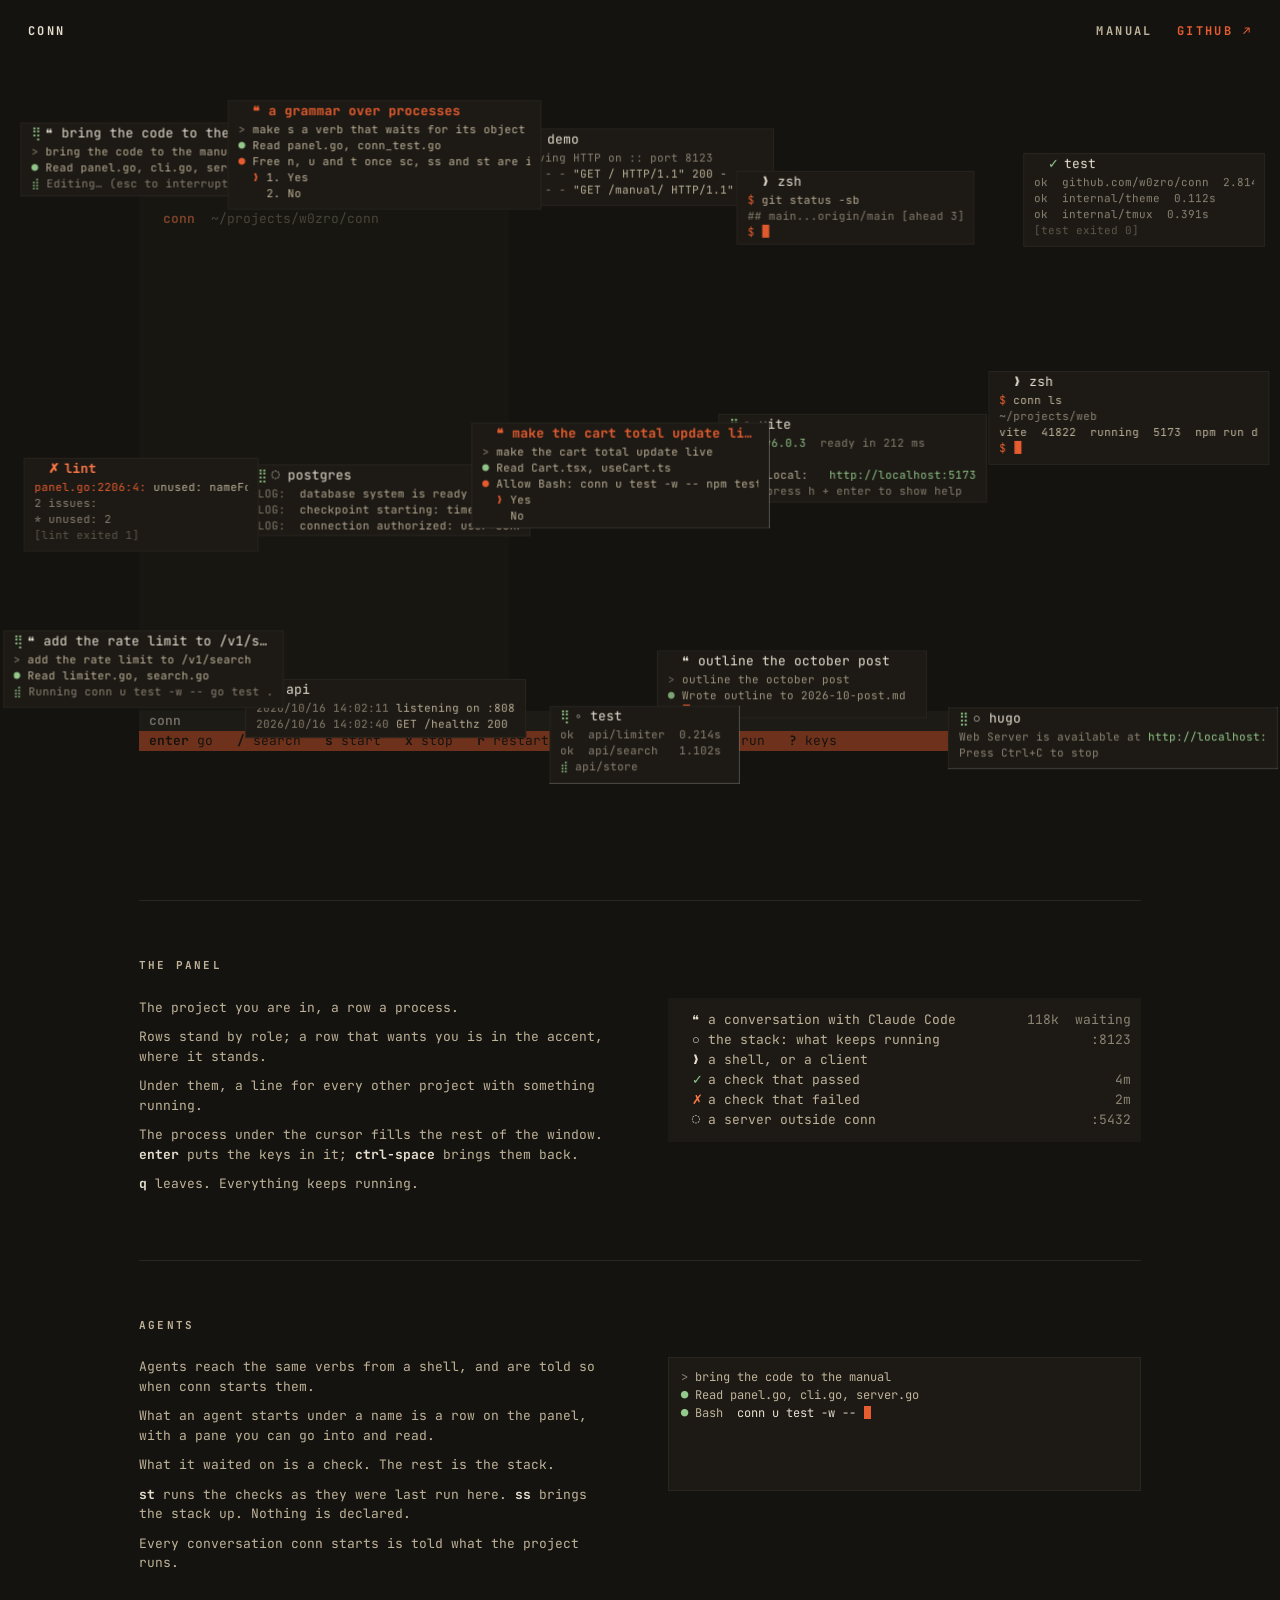
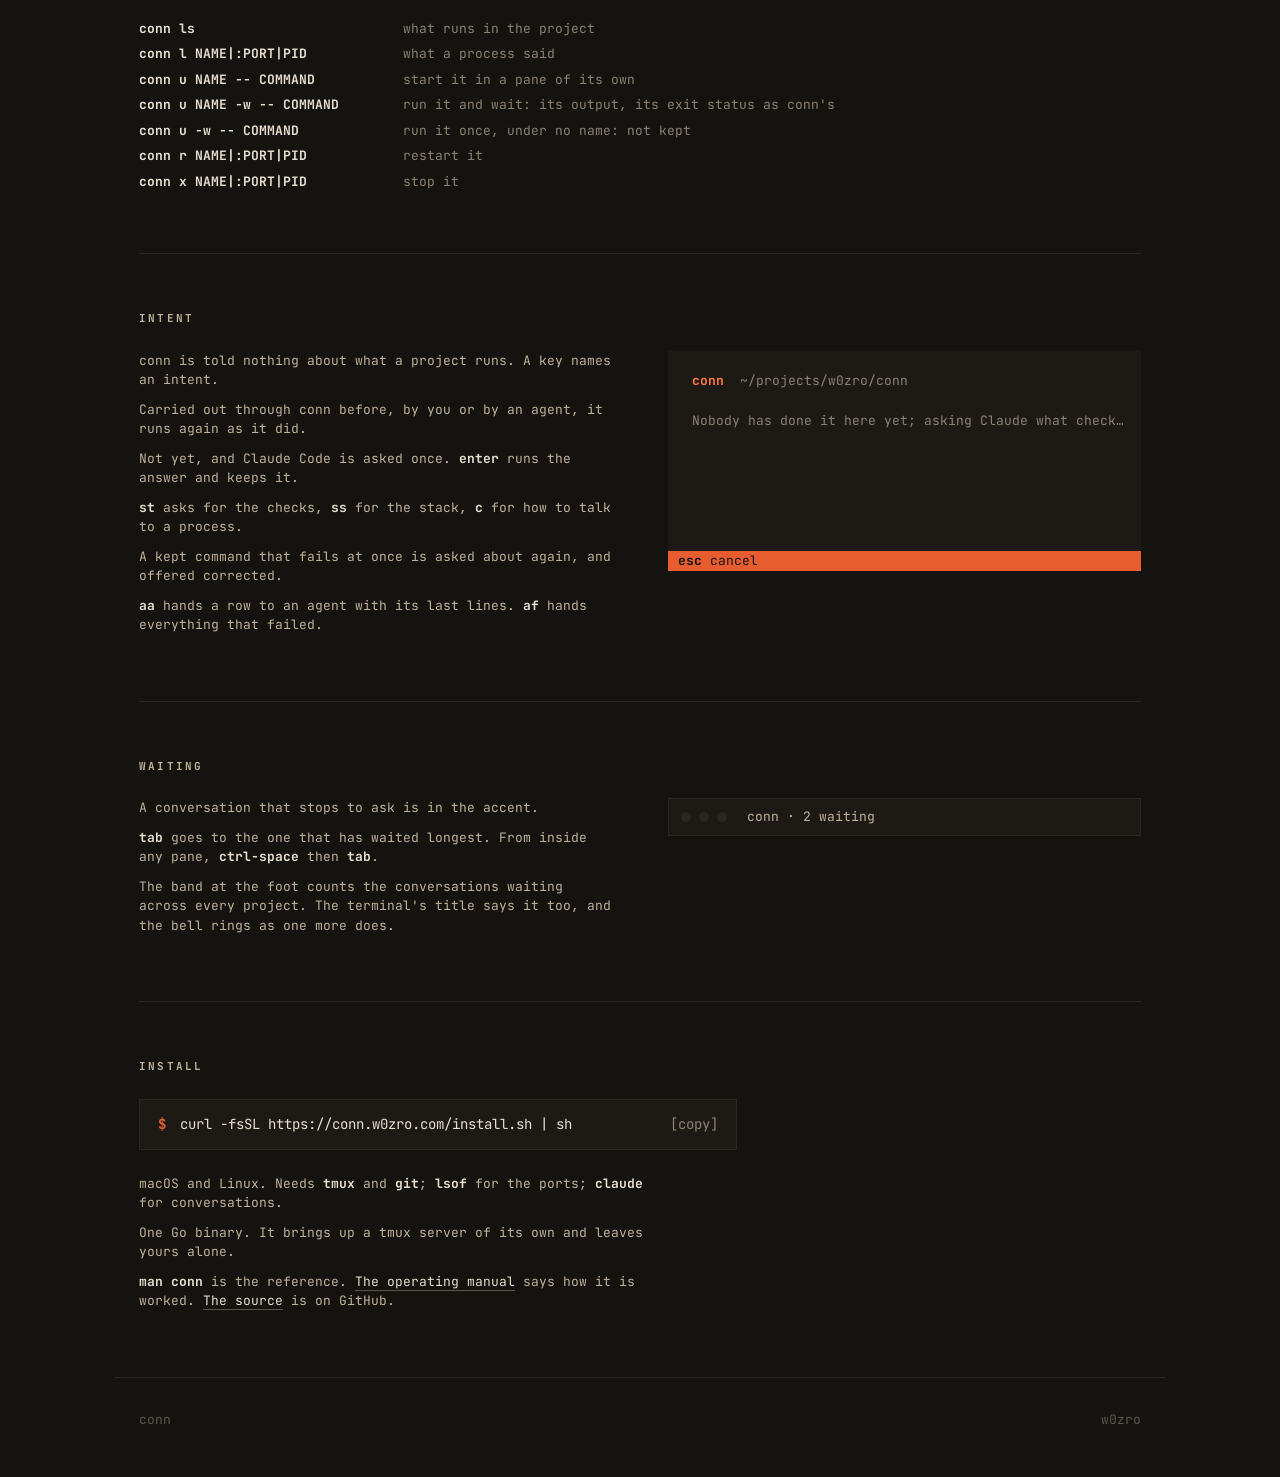
==== docs/index.html @ 2baa5e38 "The intent part is six short lines Five paragraphs said what the rest of the page says in a line eac" ====
<!doctype html>
<html lang="en">
<head>
<meta charset="utf-8">
<meta name="viewport" content="width=device-width, initial-scale=1, viewport-fit=cover">
<meta name="color-scheme" content="dark">
<meta name="theme-color" content="#15130F">
<title>conn — a grammar over the processes working your projects</title>
<meta name="description" content="conn puts the project you are in on one panel, a row a process, and gives you verbs over them: start, stop, restart, hand to an agent, each waiting for its object as in vim. Agents reach the same verbs from a shell. macOS and Linux, on tmux.">
<meta property="og:title" content="conn">
<meta property="og:description" content="A grammar over the processes working your projects. A row a process; verbs that wait for their object, as in vim; the same verbs for agents at the command line. macOS and Linux, on tmux.">
<meta property="og:url" content="https://conn.w0zro.com">
<meta property="og:type" content="website">
<meta property="og:site_name" content="conn">
<meta property="og:image" content="https://conn.w0zro.com/og-image.png">
<meta property="og:image:width" content="1200">
<meta property="og:image:height" content="630">
<meta property="og:image:alt" content="conn: the panel, a row a process, and the verbs over them.">
<meta name="twitter:card" content="summary_large_image">
<link rel="icon" href="/favicon.ico" sizes="32x32">
<link rel="icon" type="image/png" sizes="32x32" href="/favicon-32.png">
<link rel="icon" type="image/png" sizes="16x16" href="/favicon-16.png">
<link rel="apple-touch-icon" sizes="180x180" href="/favicon-180.png">
<link rel="preconnect" href="https://fonts.googleapis.com">
<link rel="preconnect" href="https://fonts.gstatic.com" crossorigin>
<link rel="stylesheet" href="https://fonts.googleapis.com/css2?family=JetBrains+Mono:wght@400;700&display=swap">
<link rel="stylesheet" href="site.css">
</head>
<body>

<nav class="nav" aria-label="site">
  <a class="mark" href="/">CONN</a>
  <span class="links"><a href="/manual/">MANUAL</a><a class="accent" href="https://github.com/w0zro/conn">GITHUB &#8599;</a></span>
</nav>

<!-- The field: the panes that gather into the panel once, as the page
     opens. site.js fills it and takes it away. -->
<div id="field" class="field" aria-hidden="true"></div>

<!-- The hero is conn's window: the panel at the left, alive, the
     grammar where the workspace would be, and at the foot the band
     and the key bar across both, as tmux draws them. The keys pressed
     on this page work the panel as they work conn. -->
<header class="hero">
  <div class="panel gathering" id="panel" aria-label="the panel">
    <div class="panelbg" id="panelbg"></div>
    <div class="phead"><span class="pname">conn</span><span class="ppath">~/projects/w0zro/conn</span></div>
    <div class="rows" id="rows"></div>
    <div class="plabel"><span>projects</span><span class="rule"></span></div>
    <div class="lines" id="lines"></div>
    <div class="say" id="say"></div>
  </div>

  <div class="grammar gathering" id="grammar">
    <p class="line"><span id="typed"></span><span class="cursor" id="cursor"></span></p>
    <table class="verbs" id="verbs" aria-label="the verbs and their objects">
      <thead>
        <tr><th></th><th data-verb="s"><b>s</b><span>start</span></th><th data-verb="x"><b>x</b><span>stop</span></th><th data-verb="r"><b>r</b><span>restart</span></th><th data-verb="a"><b>a</b><span>agent</span></th></tr>
      </thead>
      <tbody>
        <tr><th><b>·</b><span>the row</span></th><td></td><td data-key="xx">xx</td><td data-key="rr">rr</td><td data-key="aa">aa</td></tr>
        <tr><th><b>s</b><span>the stack</span></th><td data-key="ss">ss</td><td data-key="xs">xs</td><td data-key="rs">rs</td><td></td></tr>
        <tr><th><b>t</b><span>the checks</span></th><td data-key="st">st</td><td data-key="xt">xt</td><td data-key="rt">rt</td><td></td></tr>
        <tr><th><b>f</b><span>what failed</span></th><td></td><td></td><td data-key="rf">rf</td><td data-key="af">af</td></tr>
        <tr><th><b>c</b><span>a conversation</span></th><td data-key="sc">sc</td><td></td><td data-key="rc">rc</td><td></td></tr>
        <tr><th><b>p</b><span>the project</span></th><td></td><td data-key="xp">xp</td><td></td><td></td></tr>
      </tbody>
    </table>
    <ul class="atonce">
      <li><b data-key="tab">tab</b><span>who is waiting on you</span></li>
      <li><b>enter</b><span>go into it</span></li>
      <li><b>c</b><span>talk to it</span></li>
      <li><b>/</b><span>search what it said</span></li>
      <li><b>!</b><span>run a command, or a shell</span></li>
      <li><b data-key="j">j k</b><span>move</span></li>
    </ul>
    <p class="press">A verb waits for its object, as in vim. The keys work here.</p>
    <div class="cmd" role="group" aria-label="install command"><span class="prompt">$</span><code>curl -fsSL https://conn.w0zro.com/install.sh | sh</code><button class="copy" type="button" data-copy="curl -fsSL https://conn.w0zro.com/install.sh | sh">[copy]</button></div>
  </div>
  <div class="band" id="band"><span class="who">conn</span><span class="count" id="count"></span></div>
  <div class="bar" id="bar"></div>
</header>

<main>

<section class="part">
  <p class="kicker">THE PANEL</p>
  <div class="cols">
    <ul class="facts">
      <li>The project you are in, a row a process.</li>
      <li>Rows stand by role; a row that wants you is in the accent, where it stands.</li>
      <li>Under them, a line for every other project with something running.</li>
      <li>The process under the cursor fills the rest of the window. <b>enter</b> puts the keys in it; <b>ctrl-space</b> brings them back.</li>
      <li><b>q</b> leaves. Everything keeps running.</li>
    </ul>
    <ul class="legend">
      <li><span class="mark">❝</span><span>a conversation with Claude Code</span><span class="fig">118k  waiting</span></li>
      <li><span class="mark">○</span><span>the stack: what keeps running</span><span class="fig">:8123</span></li>
      <li><span class="mark">❯</span><span>a shell, or a client</span><span class="fig"></span></li>
      <li><span class="mark pass">✓</span><span>a check that passed</span><span class="fig">4m</span></li>
      <li><span class="mark fail">✗</span><span>a check that failed</span><span class="fig">2m</span></li>
      <li><span class="mark">◌</span><span>a server outside conn</span><span class="fig">:5432</span></li>
    </ul>
  </div>
</section>

<section class="part">
  <p class="kicker">AGENTS</p>
  <div class="cols">
    <ul class="facts">
      <li>Agents reach the same verbs from a shell, and are told so when conn starts them.</li>
      <li>What an agent starts under a name is a row on the panel, with a pane you can go into and read.</li>
      <li>What it waited on is a check. The rest is the stack.</li>
      <li><b>st</b> runs the checks as they were last run here. <b>ss</b> brings the stack up. Nothing is declared.</li>
      <li>Every conversation conn starts is told what the project runs.</li>
    </ul>
    <div class="shell" id="shell" aria-label="an agent's pane">
      <pre class="body"><span class="g">></span> bring the code to the manual
<span class="r">●</span> Read panel.go, cli.go, server.go
<span class="r">●</span> Bash  <span class="k" id="agentcmd"></span><span class="cursor" id="agentcur"></span>
<span class="g" id="agentout"></span></pre>
    </div>
  </div>
  <ul class="cli">
    <li><b>conn ls</b><span>what runs in the project</span></li>
    <li><b>conn l NAME|:PORT|PID</b><span>what a process said</span></li>
    <li><b>conn u NAME -- COMMAND</b><span>start it in a pane of its own</span></li>
    <li><b>conn u NAME -w -- COMMAND</b><span>run it and wait: its output, its exit status as conn's</span></li>
    <li><b>conn u -w -- COMMAND</b><span>run it once, under no name: not kept</span></li>
    <li><b>conn r NAME|:PORT|PID</b><span>restart it</span></li>
    <li><b>conn x NAME|:PORT|PID</b><span>stop it</span></li>
  </ul>
</section>

<section class="part">
  <p class="kicker">INTENT</p>
  <div class="cols">
    <ul class="facts">
      <li>conn is told nothing about what a project runs. A key names an intent.</li>
      <li>Carried out through conn before, by you or by an agent, it runs again as it did.</li>
      <li>Not yet, and Claude Code is asked once. <b>enter</b> runs the answer and keeps it.</li>
      <li><b>st</b> asks for the checks, <b>ss</b> for the stack, <b>c</b> for how to talk to a process.</li>
      <li>A kept command that fails at once is asked about again, and offered corrected.</li>
      <li><b>aa</b> hands a row to an agent with its last lines. <b>af</b> hands everything that failed.</li>
    </ul>
    <div class="offer" id="offer" aria-label="st pressed where no check has been run">
      <div class="phead"><span class="pname">conn</span><span class="ppath">~/projects/w0zro/conn</span></div>
      <div class="obody" id="obody"></div>
      <div class="bar" id="obar"></div>
    </div>
  </div>
</section>

<section class="part">
  <p class="kicker">WAITING</p>
  <div class="cols">
    <ul class="facts">
      <li>A conversation that stops to ask is in the accent.</li>
      <li><b>tab</b> goes to the one that has waited longest. From inside any pane, <b>ctrl-space</b> then <b>tab</b>.</li>
      <li>The band at the foot counts the conversations waiting across every project. The terminal's title says it too, and the bell rings as one more does.</li>
    </ul>
    <div class="title" aria-label="the terminal's title">
      <span class="dot"></span><span class="dot"></span><span class="dot"></span>
      <span class="name">conn · 2 waiting</span>
    </div>
  </div>
</section>

<section class="part install">
  <p class="kicker">INSTALL</p>
  <div class="cmd" role="group" aria-label="install command"><span class="prompt">$</span><code>curl -fsSL https://conn.w0zro.com/install.sh | sh</code><button class="copy" type="button" data-copy="curl -fsSL https://conn.w0zro.com/install.sh | sh">[copy]</button></div>
  <ul class="facts">
    <li>macOS and Linux. Needs <b>tmux</b> and <b>git</b>; <b>lsof</b> for the ports; <b>claude</b> for conversations.</li>
    <li>One Go binary. It brings up a tmux server of its own and leaves yours alone.</li>
    <li><b>man conn</b> is the reference. <a href="/manual/">The operating manual</a> says how it is worked. <a href="https://github.com/w0zro/conn">The source</a> is on GitHub.</li>
  </ul>
</section>

</main>

<footer class="end"><span>conn</span><span>w0zro</span></footer>

<script src="site.js"></script>
</body>
</html>
---- docs/site.css ----
/* conn.w0zro.com: the grammar, beside the panel. The panel is drawn as
   conn draws it, with conn's marks and inks (the conn theme's dark
   ground, from internal/theme/sheets/conn.json), and answers the keys
   as conn does. Beside it the verbs against their objects; under both,
   the facts a line each. The panes gather into the panel once, as the
   page opens. */

:root {
  --ground: #15130F;
  --surface: #1D1A15;
  --border: #2A2620;
  --ink: #E6DFD0;
  --parchment: #BFB39A;
  --gray: #8B8272;
  --faint: #5C564A;
  --accent: #E85D2F;
  --shimmer: #FF7847;
  --running: #93C98B;
  --chosen: #2A2620;
  --block: #E85D2F;
  --on-block: #15130F;
  --mono: 'JetBrains Mono', ui-monospace, 'SF Mono', Menlo, Consolas, monospace;
  --row: 20px;
  --panel-w: 370px;
}

html { background: var(--ground); -webkit-text-size-adjust: 100%; text-size-adjust: 100%; }
body {
  margin: 0;
  background: var(--ground);
  color: var(--ink);
  font: 400 13px/1.5 var(--mono);
  font-variant-ligatures: none;
  font-feature-settings: 'liga' 0, 'calt' 0;
  -webkit-font-smoothing: antialiased;
}
a { color: inherit; text-decoration: none; }
pre { margin: 0; font: inherit; white-space: pre; }
ul { list-style: none; margin: 0; padding: 0; }
b { font-weight: 700; }
::selection { background: var(--border); color: var(--ink); }
@keyframes blink { 50% { opacity: 0; } }
.cursor { display: inline-block; width: 0.55em; height: 1em; background: var(--accent); vertical-align: -0.12em; margin-left: 0.08em; animation: blink 1s steps(1) infinite; }
.cursor.off { visibility: hidden; }

/* The head. */
.nav {
  position: fixed; left: 0; right: 0; top: 0; z-index: 5;
  display: flex; justify-content: space-between; align-items: baseline;
  padding: 22px 28px;
  font-size: 12px; font-weight: 700; letter-spacing: 0.2em;
  color: var(--parchment);
  background: linear-gradient(var(--ground) 60%, transparent);
}
.nav .mark { color: var(--ink); }
.nav .links { display: flex; gap: 24px; }
.nav .links a:hover { color: var(--ink); }
.nav .links .accent { color: var(--accent); }

/* The hero is conn's window: the panel pane at the left, the grammar
   where the workspace is, and under both the two lines of tmux's
   status: the band, and the key bar. */
.hero {
  min-height: 100vh; min-height: 100dvh;
  box-sizing: border-box;
  display: grid; grid-template-columns: var(--panel-w) minmax(0, 560px);
  grid-template-rows: auto var(--row) var(--row);
  column-gap: 72px; row-gap: 0; justify-content: center; align-content: center;
  padding: 88px 24px 48px;
}
.hero .grammar { align-self: center; padding-bottom: var(--row); }
.band, .bar {
  grid-column: 1 / -1;
  height: var(--row); line-height: var(--row);
  white-space: nowrap; overflow: hidden;
}
.band { background: var(--border); color: var(--gray); display: flex; justify-content: space-between; padding: 0 10px; }
.band .who { color: var(--ink); font-weight: 700; }
.band .count { color: var(--accent); font-weight: 700; }
.bar { background: var(--block); color: var(--on-block); padding: 0 10px; }
.bar b { font-weight: 700; }
.bar i { font-style: normal; margin-right: 3ch; }
.bar i:last-child { margin-right: 0; }

/* The panel: the open project's head, a row a process, the projects
   label with its rule and a line a project, and at its foot a saying
   of conn's own, under a row of air. A row is laid as conn lays one:
   the cursor's bar, the margin where the spinner turns, the mark, the
   name, the figure at the right. */
.panel {
  position: relative; isolation: isolate;
  width: var(--panel-w); box-sizing: border-box;
  padding: var(--row) 0 0;
  display: flex; flex-direction: column;
}
.panel .say { margin-top: auto; padding: var(--row) 10px 0 24px; min-height: calc(2 * var(--row)); line-height: var(--row); color: var(--ink); white-space: normal; }
.panelbg { position: absolute; inset: 0; background: var(--surface); z-index: -1; }
/* While the panes gather, the panel and the grammar are there only as
   site.js brings each piece in. */
.panel.gathering .panelbg, .panel.gathering .phead, .panel.gathering .plabel, .hero.gathering .band, .hero.gathering .bar,
.panel.gathering .row, .panel.gathering .pline, .grammar.gathering { opacity: 0; }
.phead, .row, .plabel, .pline {
  height: var(--row); line-height: var(--row);
  display: flex; align-items: center; white-space: nowrap;
  padding-right: 10px;
}
.phead { padding-left: 24px; margin-bottom: var(--row); }
.phead .pname { color: var(--shimmer); font-weight: 700; margin-right: 16px; }
.phead .ppath { color: var(--gray); overflow: hidden; text-overflow: ellipsis; }
.rows { min-height: var(--row); }
.rows .air { height: var(--row); }
.row .cur { width: 10px; flex: none; color: var(--accent); font-weight: 700; visibility: hidden; }
.row.at { background: var(--chosen); }
.row.at .cur { visibility: visible; }
.row .spin { width: 14px; flex: none; color: var(--running); }
.row .mark { width: 16px; flex: none; color: var(--ink); }
.row .name { flex: 1; color: var(--ink); overflow: hidden; text-overflow: ellipsis; }
.row .fig { flex: none; color: var(--gray); margin-left: 12px; }
.row.waiting .mark, .row.waiting .name, .row.waiting .fig { color: var(--accent); font-weight: 700; }
.row.failed .mark, .row.failed .name, .row.failed .fig { color: var(--shimmer); font-weight: 700; }
.row.passed .mark { color: var(--running); }
.row.rest .name { color: var(--gray); }
.row.rest .fig { color: var(--faint); }
.row { transition: opacity .3s; }
.plabel { padding-left: 24px; margin-top: var(--row); color: var(--gray); }
.plabel span:first-child { margin-right: 8px; }
.plabel .rule { flex: 1; border-top: 1px solid var(--border); }
.pline { padding-left: 10px; }
.pline .spin { width: 14px; flex: none; color: var(--running); }
.pline .pname { flex: 1; color: var(--parchment); font-weight: 700; }
.pline .fig { flex: none; color: var(--gray); margin-left: 12px; }
.pline.waiting .pname { color: var(--accent); }

/* The field: the panes that gather into the panel, over everything,
   once. A pane is a terminal with a process in it, nothing around it
   but its edge; its body folds away as it becomes a row. */
.field { position: fixed; inset: 0; z-index: 4; pointer-events: none; }
.win {
  position: absolute; left: 0; top: 0;
  box-sizing: border-box;
  background: var(--surface);
  border: 1px solid var(--border);
  overflow: hidden;
  will-change: transform, width, height, opacity;
  transition: background-color .4s, border-color .4s;
}
.win .head {
  position: absolute; left: 0; right: 0; top: 0;
  height: var(--row); line-height: var(--row);
  display: flex; align-items: center; padding-right: 10px; white-space: nowrap;
}
.win .head .cur { width: 10px; flex: none; }
.win .head .spin { width: 14px; flex: none; color: var(--running); }
.win .head .mark { width: 16px; flex: none; color: var(--ink); }
.win .head .name { flex: 1; color: var(--ink); overflow: hidden; text-overflow: ellipsis; }
.win.waiting .head .mark, .win.waiting .head .name { color: var(--accent); font-weight: 700; }
.win.failed .head .mark, .win.failed .head .name { color: var(--shimmer); font-weight: 700; }
.win.passed .head .mark { color: var(--running); }
.win .body {
  position: absolute; left: 10px; right: 10px; top: var(--row);
  font-size: 11px; line-height: 16px; color: var(--parchment); overflow: hidden;
}
.body .g { color: var(--gray); }
.body .a { color: var(--accent); }
.body .r { color: var(--running); }
.body .f { color: var(--faint); }
.body .k { color: var(--ink); }
.body .cursor { width: 7px; height: 13px; vertical-align: -2px; }
.win.row { border-color: transparent; background: transparent; }

/* The grammar: the line, the verbs against their objects, the keys
   that act at once, and the install. */
.grammar .line {
  margin: 0 0 28px;
  font-size: clamp(30px, 3.4vw, 44px); line-height: 1.1; font-weight: 700; letter-spacing: -0.03em;
  min-height: 1.1em;
}
.verbs { border-collapse: collapse; width: 100%; max-width: 460px; }
.verbs th, .verbs td { padding: 0 8px; height: 30px; text-align: left; font-weight: 400; white-space: nowrap; }
.verbs thead th { vertical-align: bottom; padding-bottom: 6px; border-bottom: 1px solid var(--border); }
.verbs thead th b { color: var(--ink); display: block; }
.verbs thead th span { color: var(--gray); font-size: 11px; }
.verbs tbody th { padding-left: 0; }
.verbs tbody th b { color: var(--ink); display: inline-block; width: 2ch; }
.verbs tbody th span { color: var(--gray); }
.verbs td { color: var(--ink); font-weight: 700; cursor: pointer; }
.verbs td:empty { cursor: default; }
.verbs td:empty::before { content: '·'; color: var(--faint); font-weight: 400; }
.verbs td:hover, .verbs td.lit { background: var(--chosen); }
.verbs td.lit { color: var(--accent); }
.verbs th.pending b { color: var(--accent); }
.verbs td.pending { color: var(--accent); }
.atonce { display: grid; grid-template-columns: 1fr 1fr; gap: 2px 24px; margin: 22px 0 0; color: var(--gray); }
.atonce b { display: inline-block; min-width: 6ch; color: var(--ink); }
.atonce b[data-key] { cursor: pointer; }
.press { margin: 22px 0 24px; color: var(--parchment); }

.cmd {
  display: flex; align-items: baseline; gap: 14px;
  background: var(--surface); border: 1px solid var(--border);
  padding: 14px 18px; font-size: 14px; color: var(--ink); overflow-x: auto;
}
.cmd .prompt { color: var(--accent); font-weight: 700; }
.cmd code { flex: 1; font: inherit; white-space: nowrap; }
.copy { font: inherit; color: var(--gray); background: none; border: 0; padding: 0; cursor: pointer; white-space: nowrap; }
.copy:hover { color: var(--ink); }
.copy.done { color: var(--accent); }

/* The parts under the hero: a kicker, and the facts a line each. */
main { max-width: 1002px; margin: 0 auto; padding: 0 24px; }
.part { padding: 56px 0; border-top: 1px solid var(--border); }
.kicker { margin: 0 0 24px; font-size: 11px; font-weight: 700; letter-spacing: 0.2em; color: var(--parchment); }
.cols { display: grid; grid-template-columns: minmax(0, 1fr) minmax(0, 1fr); gap: 40px 56px; align-items: start; }
.facts { color: var(--parchment); max-width: 520px; }
.facts li { margin: 0 0 10px; }
.facts b, .facts a { color: var(--ink); }
.facts a { border-bottom: 1px solid var(--faint); }
.facts a:hover { border-color: var(--ink); }

.legend { background: var(--surface); padding: 12px 0; overflow: hidden; }
.legend li { display: flex; align-items: center; height: var(--row); padding: 0 10px 0 24px; white-space: nowrap; }
.legend .mark { width: 16px; flex: none; color: var(--ink); }
.legend .mark.pass { color: var(--running); }
.legend .mark.fail { color: var(--shimmer); }
.legend li span:nth-child(2) { flex: 1; color: var(--parchment); overflow: hidden; text-overflow: ellipsis; }
.legend .fig { flex: none; color: var(--gray); margin-left: 12px; white-space: pre; }

.offer { background: var(--surface); padding: var(--row) 0 0; min-height: calc(10 * var(--row)); display: flex; flex-direction: column; }
.offer .obody { flex: 1; }
.offer .obody .l { height: var(--row); line-height: var(--row); padding: 0 10px 0 24px; white-space: nowrap; overflow: hidden; text-overflow: ellipsis; color: var(--gray); }
.offer .obody .l.ask { color: var(--parchment); font-weight: 700; }
.offer .obody .l.offered b { color: var(--ink); display: inline-block; min-width: 6ch; }
.offer .bar { margin-top: var(--row); }
.shell { background: var(--surface); border: 1px solid var(--border); padding: 10px 12px; min-height: 112px; }
.shell .body { font-size: 12px; line-height: 18px; color: var(--parchment); white-space: pre-wrap; }
.shell .cursor { width: 7px; height: 13px; vertical-align: -2px; }
.cli { margin-top: 36px; }
.cli li { display: grid; grid-template-columns: 30ch 1fr; gap: 24px; margin: 0 0 6px; color: var(--gray); }
.cli b { color: var(--ink); white-space: nowrap; }

.title {
  display: inline-flex; align-items: center; gap: 8px;
  background: var(--surface); border: 1px solid var(--border);
  padding: 8px 16px 8px 12px; color: var(--parchment);
}
.title .dot { width: 10px; height: 10px; border-radius: 50%; background: var(--border); }
.title .name { margin-left: 12px; }

.install .cmd { max-width: 560px; margin-bottom: 24px; }
.end { max-width: 1002px; margin: 0 auto; padding: 32px 24px 48px; display: flex; justify-content: space-between; color: var(--faint); border-top: 1px solid var(--border); }

@media (max-width: 920px) {
  .hero { grid-template-columns: minmax(0, var(--panel-w)); grid-template-rows: auto auto var(--row) auto; column-gap: 0; padding-top: 80px; }
  .hero .grammar { margin-top: 40px; }
  .bar { height: auto; white-space: normal; display: flex; flex-wrap: wrap; column-gap: 3ch; }
  .bar i { margin-right: 0; white-space: nowrap; }
  .grammar { max-width: var(--panel-w); }
  .cols { grid-template-columns: minmax(0, 1fr); }
  .cli li { grid-template-columns: 1fr; gap: 0; margin-bottom: 12px; }
}
@media (max-width: 420px) {
  :root { --panel-w: calc(100vw - 32px); --row: 18px; }
  .nav { padding: 16px 18px; }
  .hero { padding: 72px 16px 40px; }
  main, .end { padding-left: 16px; padding-right: 16px; }
  .grammar .line { font-size: 28px; margin-bottom: 18px; }
  .verbs th, .verbs td { padding: 0 5px; }
  .atonce { grid-template-columns: 1fr; }
  .cmd { flex-wrap: wrap; padding: 10px 12px; font-size: 12px; }
  .cmd code { white-space: normal; word-break: break-all; }
}
@media (prefers-reduced-motion: reduce) {
  .cursor { animation: none; }
  .row, .pline, .panel, .grammar { transition: none; }
}
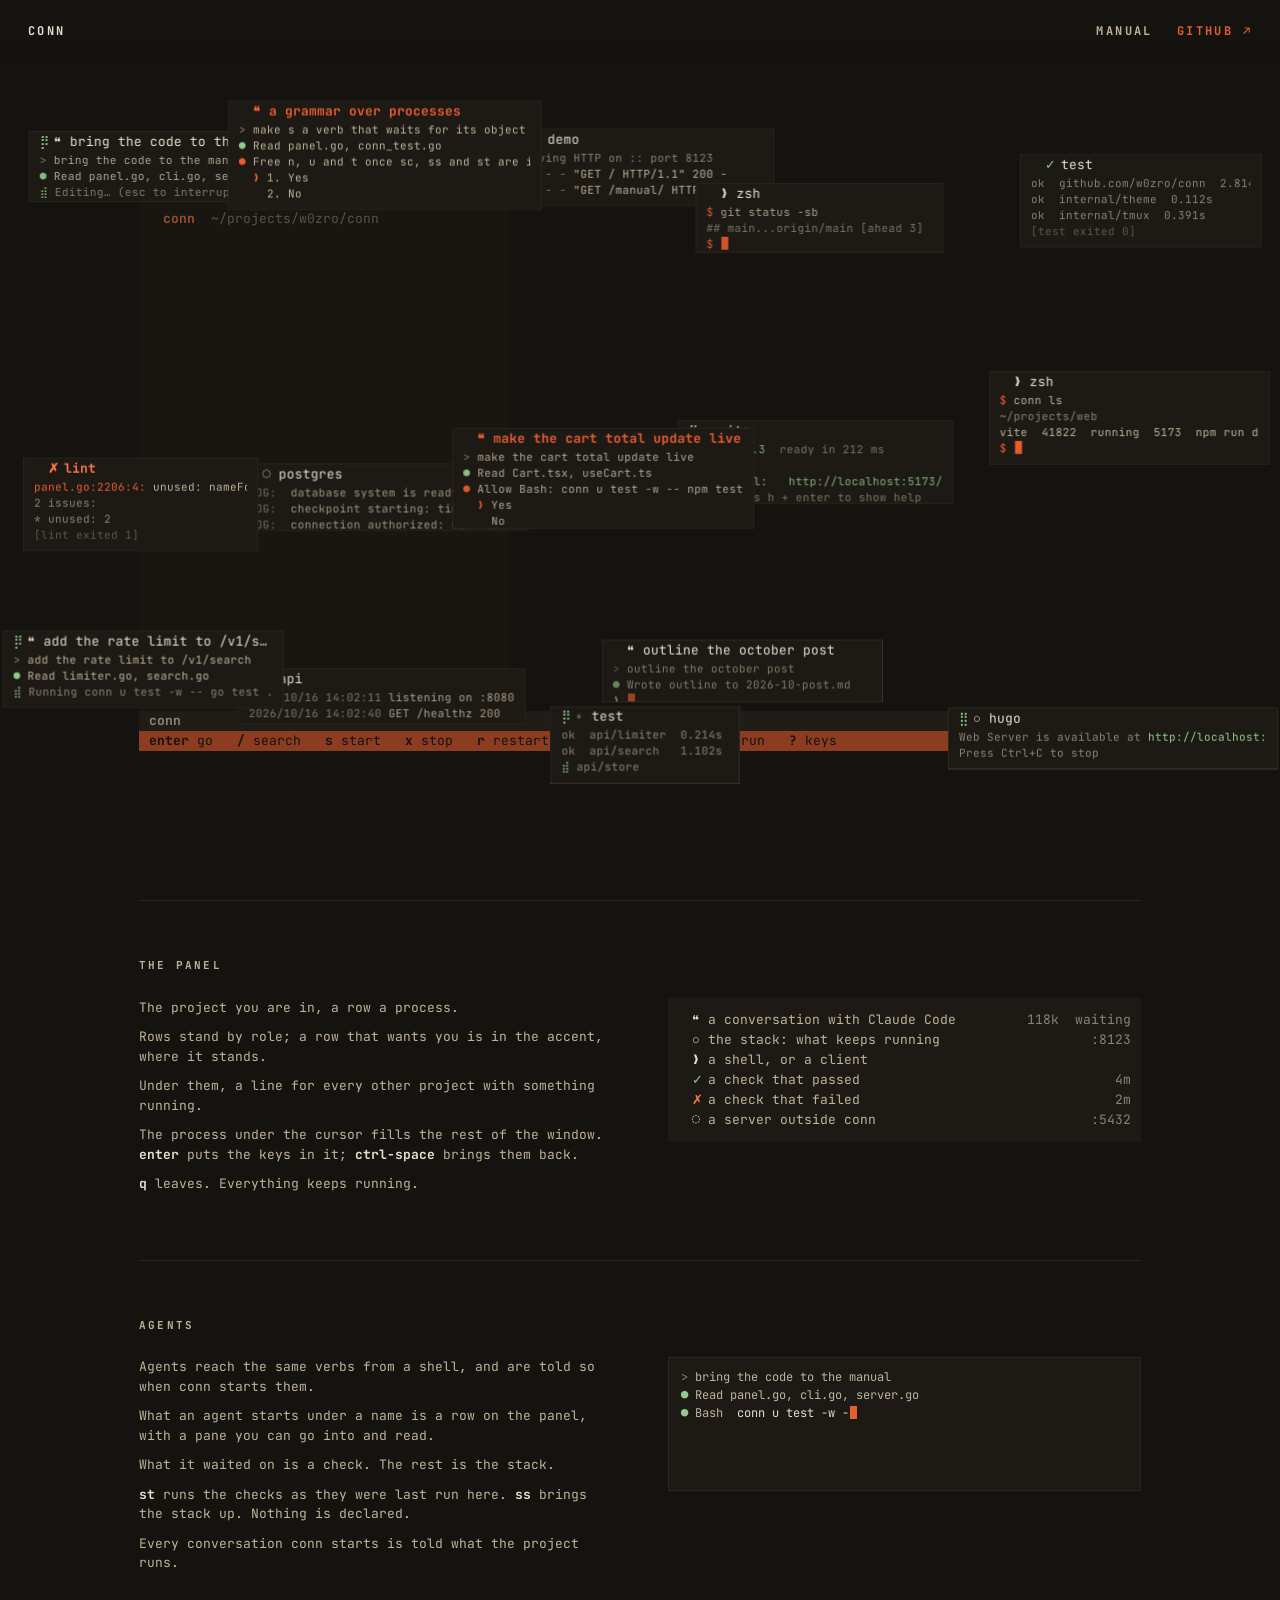
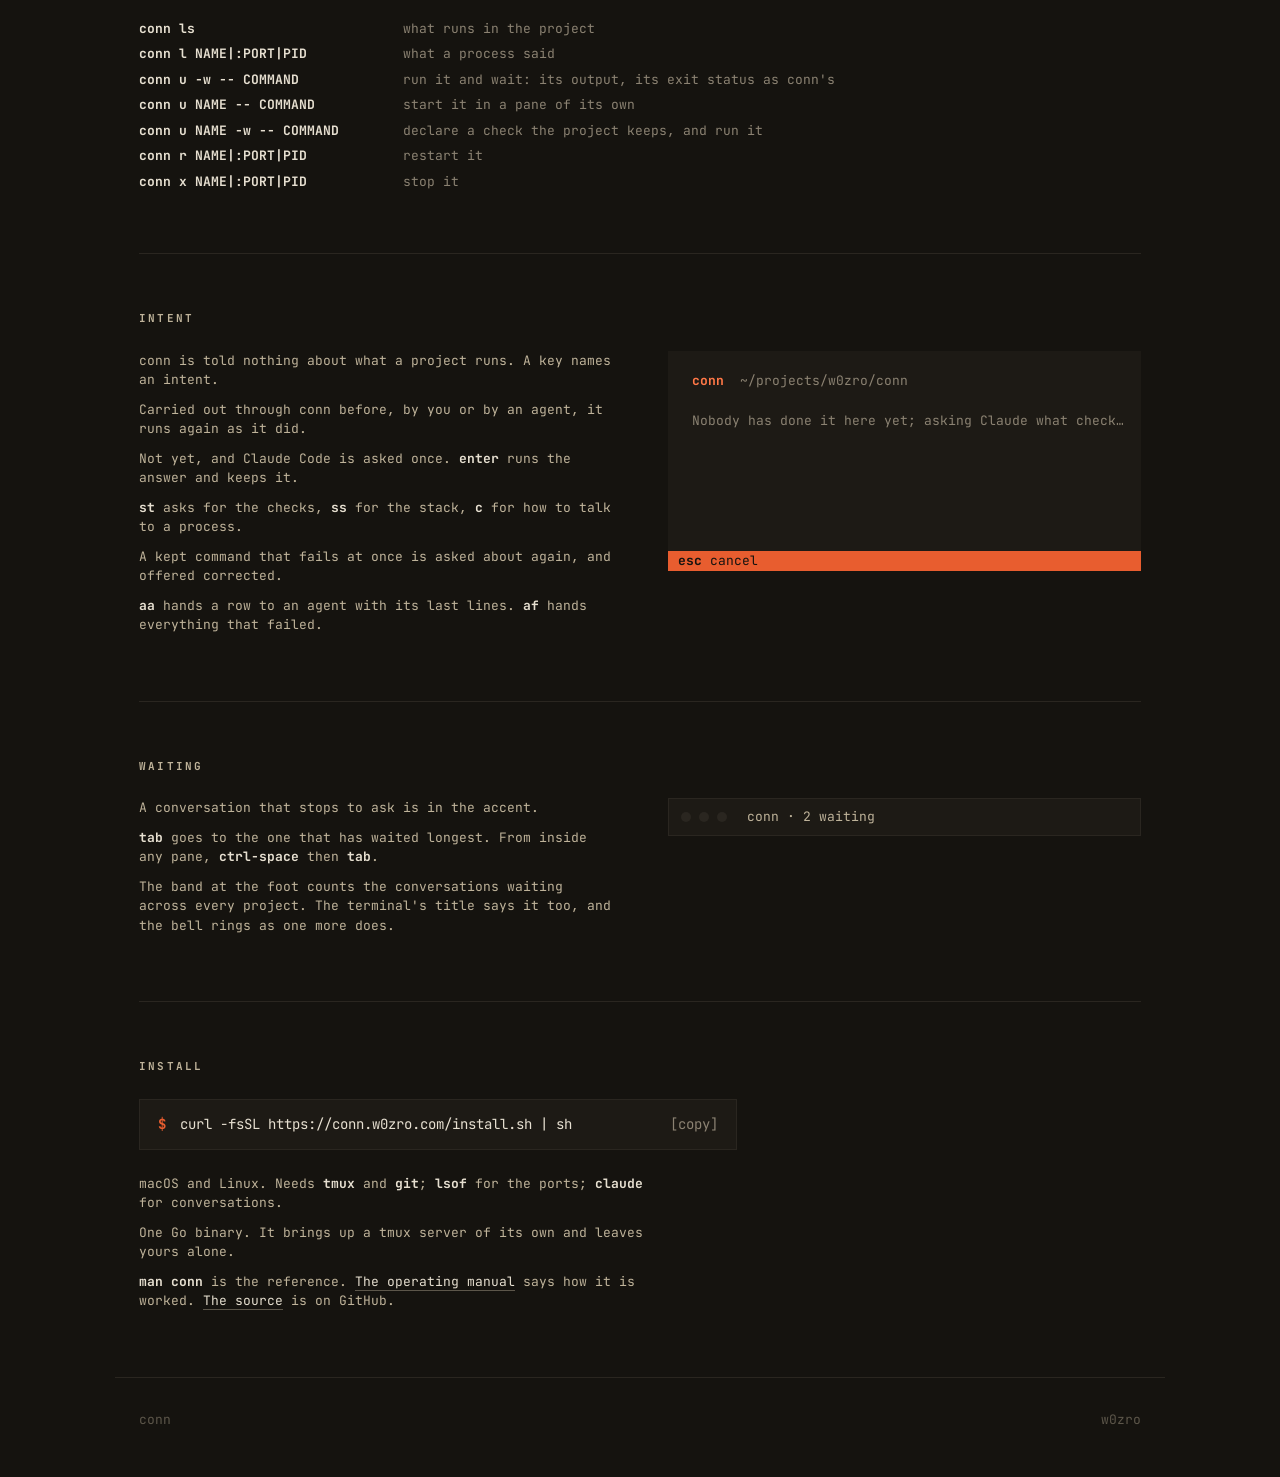
==== commit 0850ab9e: "Agents are told to run under no name, and to name a check once The agents in SkellyLabs named every " ====
--- a/docs/index.html
+++ b/docs/index.html
@@ -124,9 +124,9 @@
   <ul class="cli">
     <li><b>conn ls</b><span>what runs in the project</span></li>
     <li><b>conn l NAME|:PORT|PID</b><span>what a process said</span></li>
+    <li><b>conn u -w -- COMMAND</b><span>run it and wait: its output, its exit status as conn's</span></li>
     <li><b>conn u NAME -- COMMAND</b><span>start it in a pane of its own</span></li>
-    <li><b>conn u NAME -w -- COMMAND</b><span>run it and wait: its output, its exit status as conn's</span></li>
-    <li><b>conn u -w -- COMMAND</b><span>run it once, under no name: not kept</span></li>
+    <li><b>conn u NAME -w -- COMMAND</b><span>declare a check the project keeps, and run it</span></li>
     <li><b>conn r NAME|:PORT|PID</b><span>restart it</span></li>
     <li><b>conn x NAME|:PORT|PID</b><span>stop it</span></li>
   </ul>
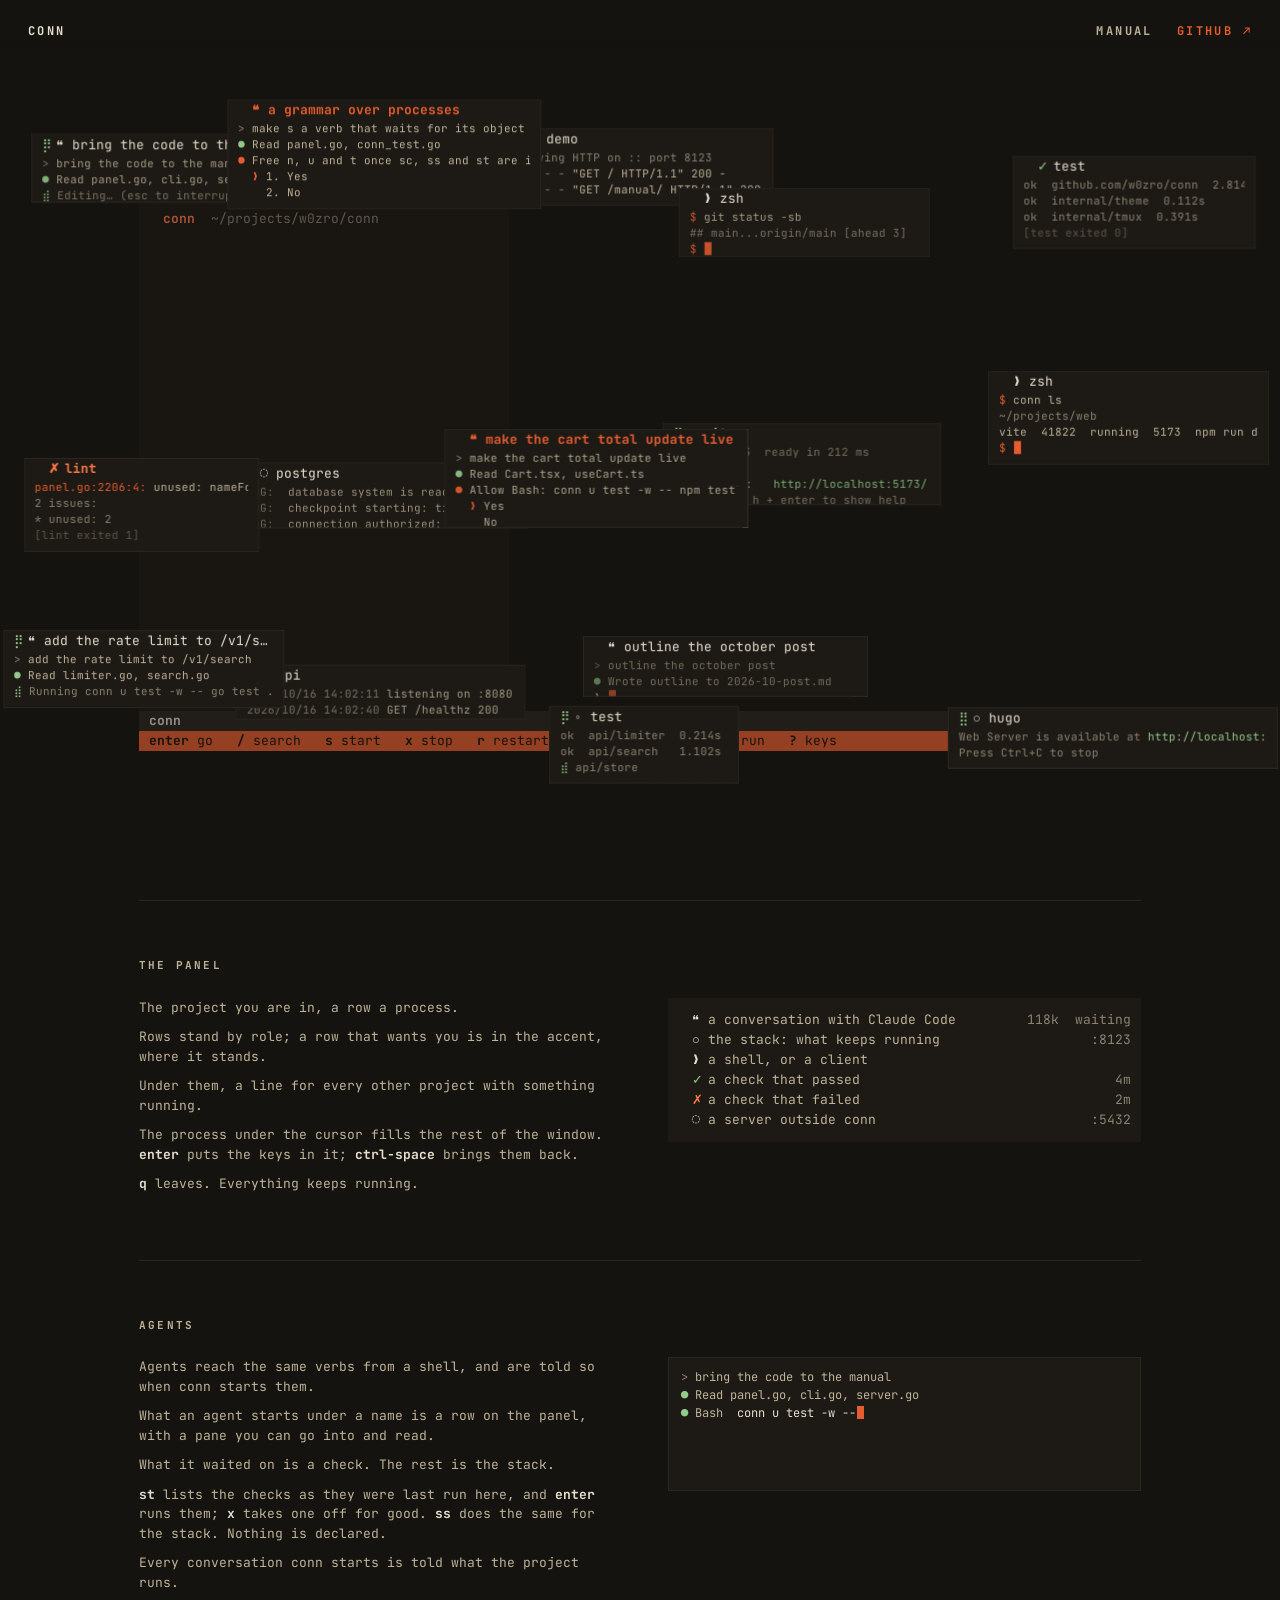
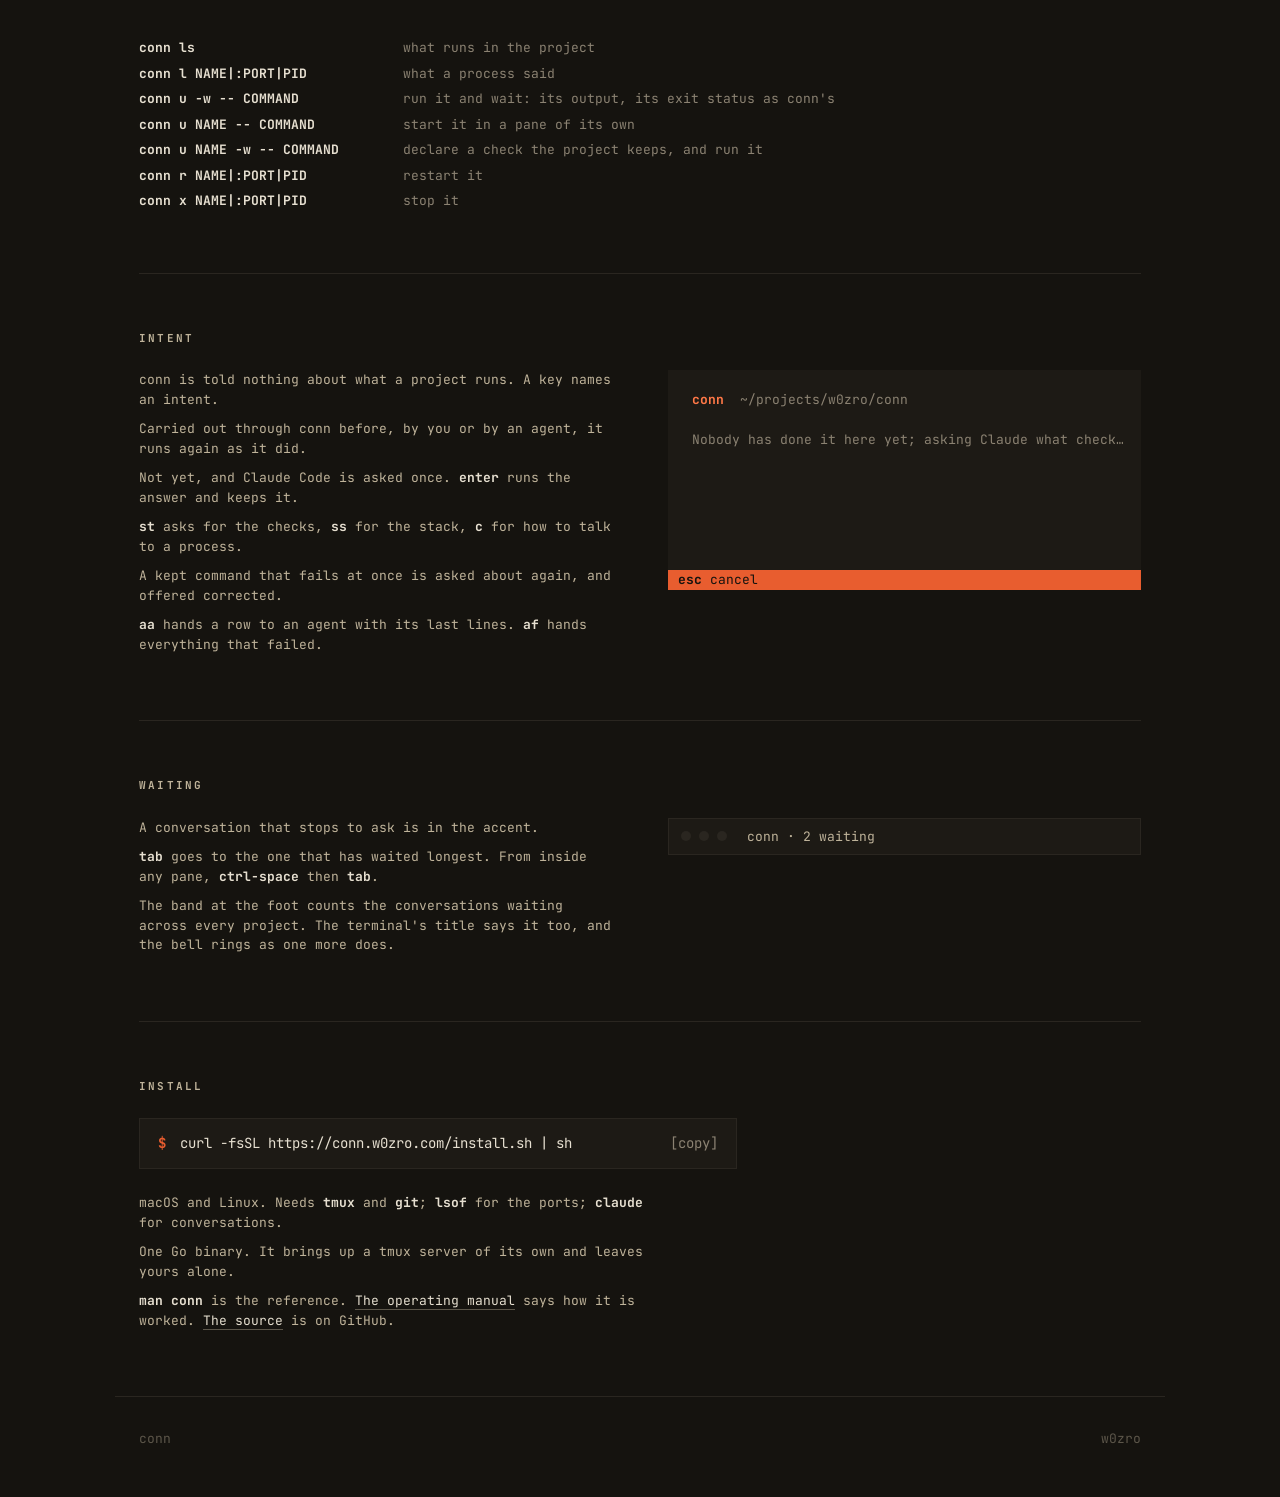
==== commit b7538d10: "st and ss list what is written down first, and x takes a line off for good Co-Authored-By: Claude So" ====
--- a/docs/index.html
+++ b/docs/index.html
@@ -111,7 +111,7 @@
       <li>Agents reach the same verbs from a shell, and are told so when conn starts them.</li>
       <li>What an agent starts under a name is a row on the panel, with a pane you can go into and read.</li>
       <li>What it waited on is a check. The rest is the stack.</li>
-      <li><b>st</b> runs the checks as they were last run here. <b>ss</b> brings the stack up. Nothing is declared.</li>
+      <li><b>st</b> lists the checks as they were last run here, and <b>enter</b> runs them; <b>x</b> takes one off for good. <b>ss</b> does the same for the stack. Nothing is declared.</li>
       <li>Every conversation conn starts is told what the project runs.</li>
     </ul>
     <div class="shell" id="shell" aria-label="an agent's pane">
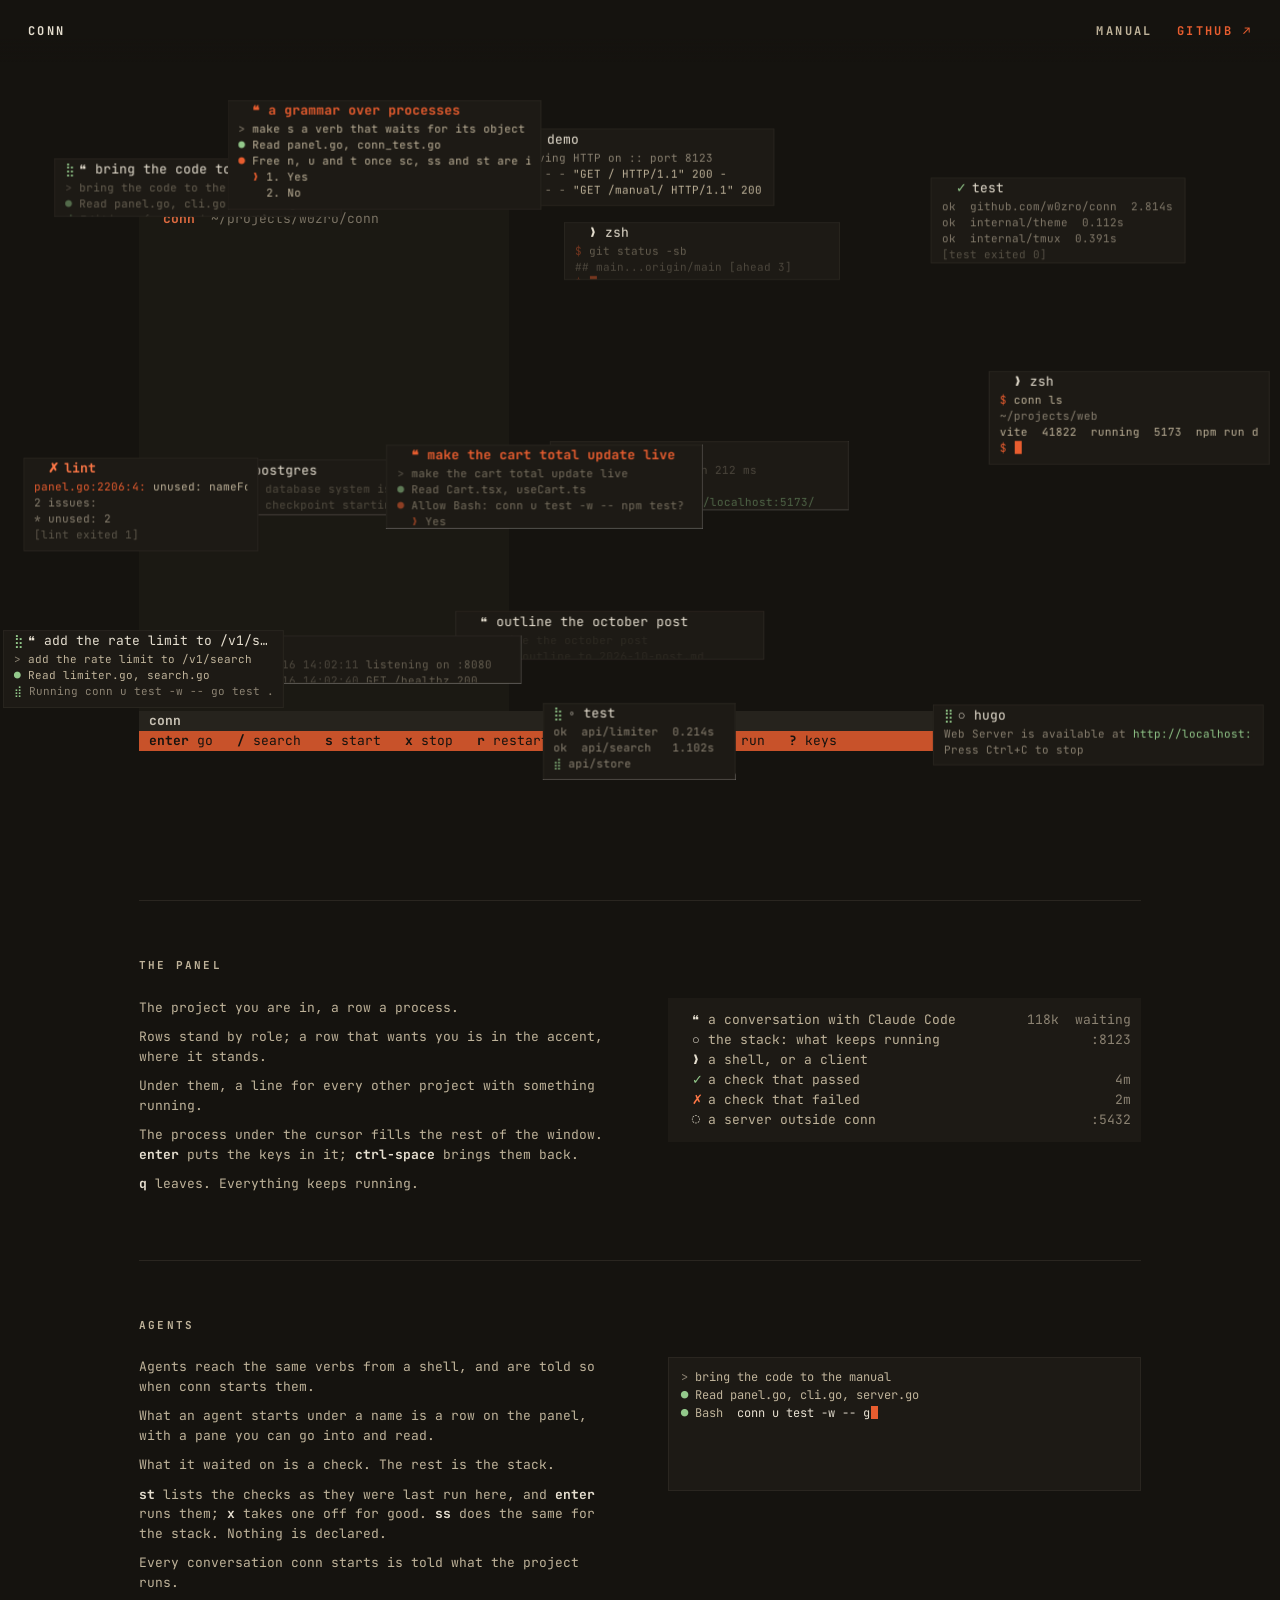
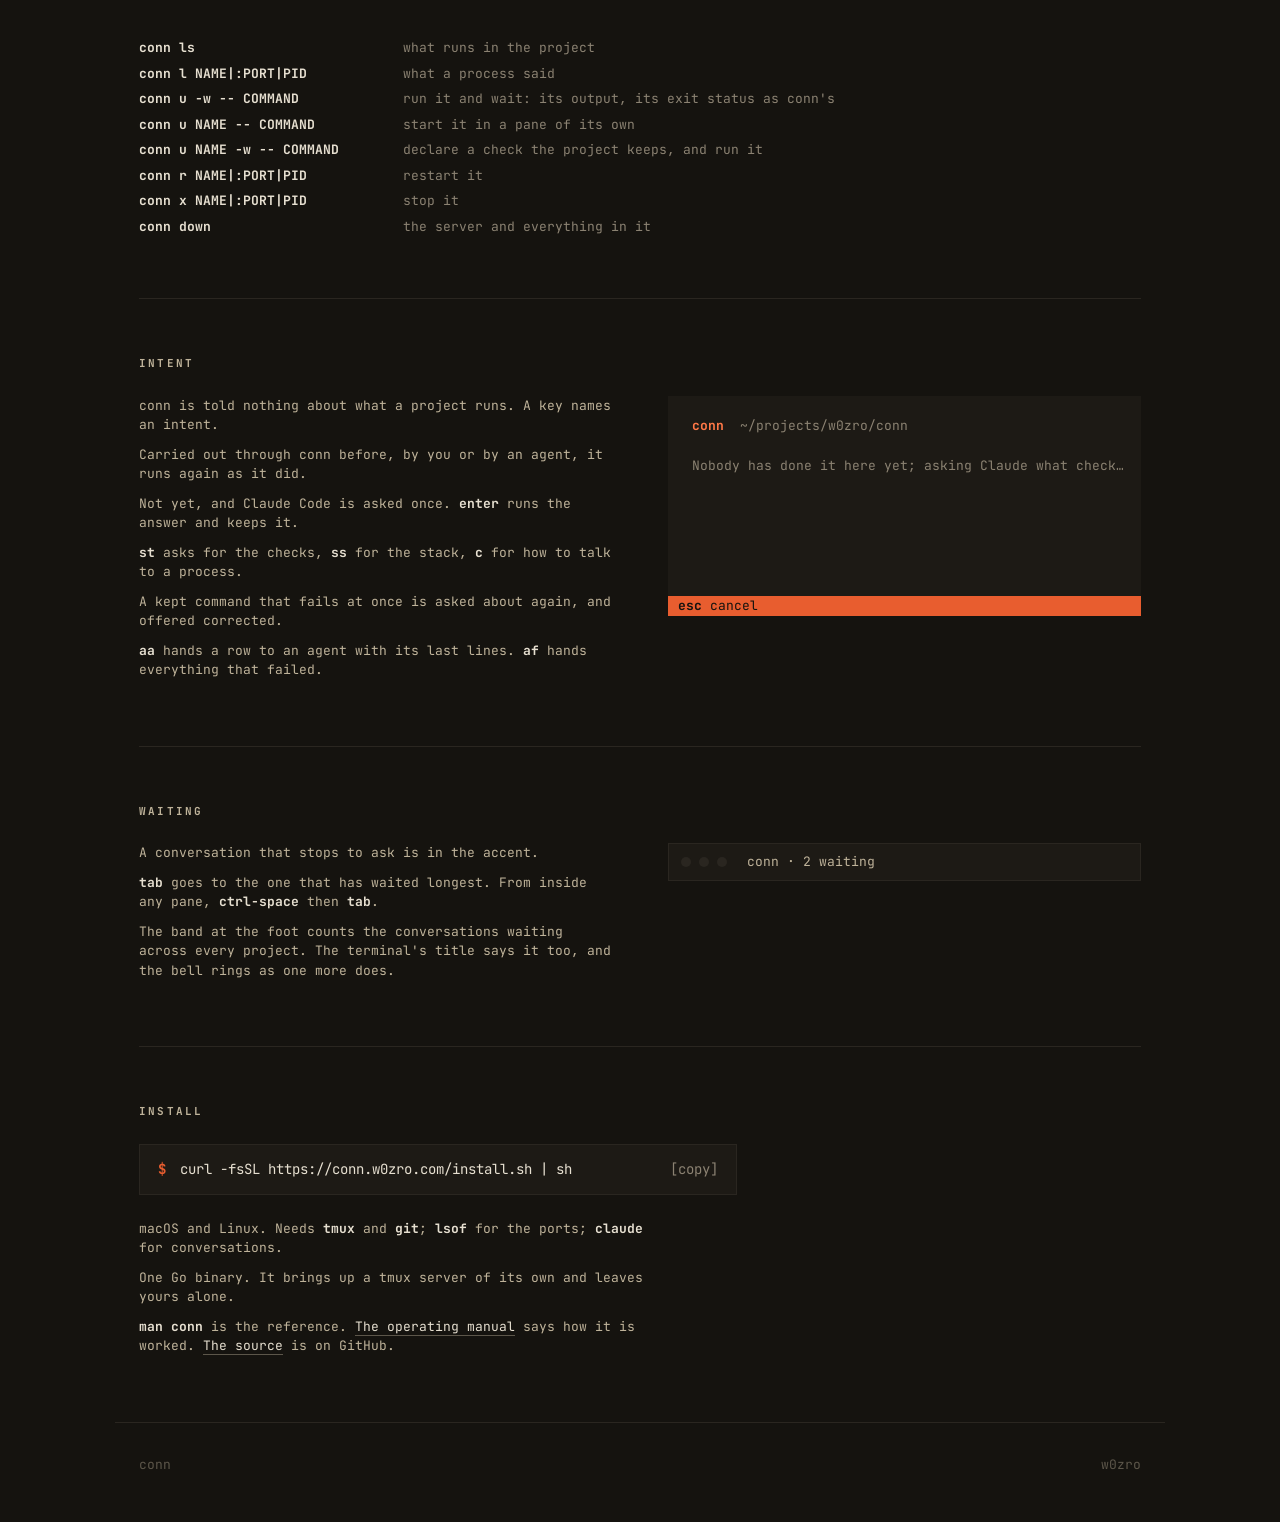
==== commit 193a73af: "conn down takes the server down, and everything in it with it Nothing took the server down but x on " ====
--- a/docs/index.html
+++ b/docs/index.html
@@ -129,6 +129,7 @@
     <li><b>conn u NAME -w -- COMMAND</b><span>declare a check the project keeps, and run it</span></li>
     <li><b>conn r NAME|:PORT|PID</b><span>restart it</span></li>
     <li><b>conn x NAME|:PORT|PID</b><span>stop it</span></li>
+    <li><b>conn down</b><span>the server and everything in it</span></li>
   </ul>
 </section>
 
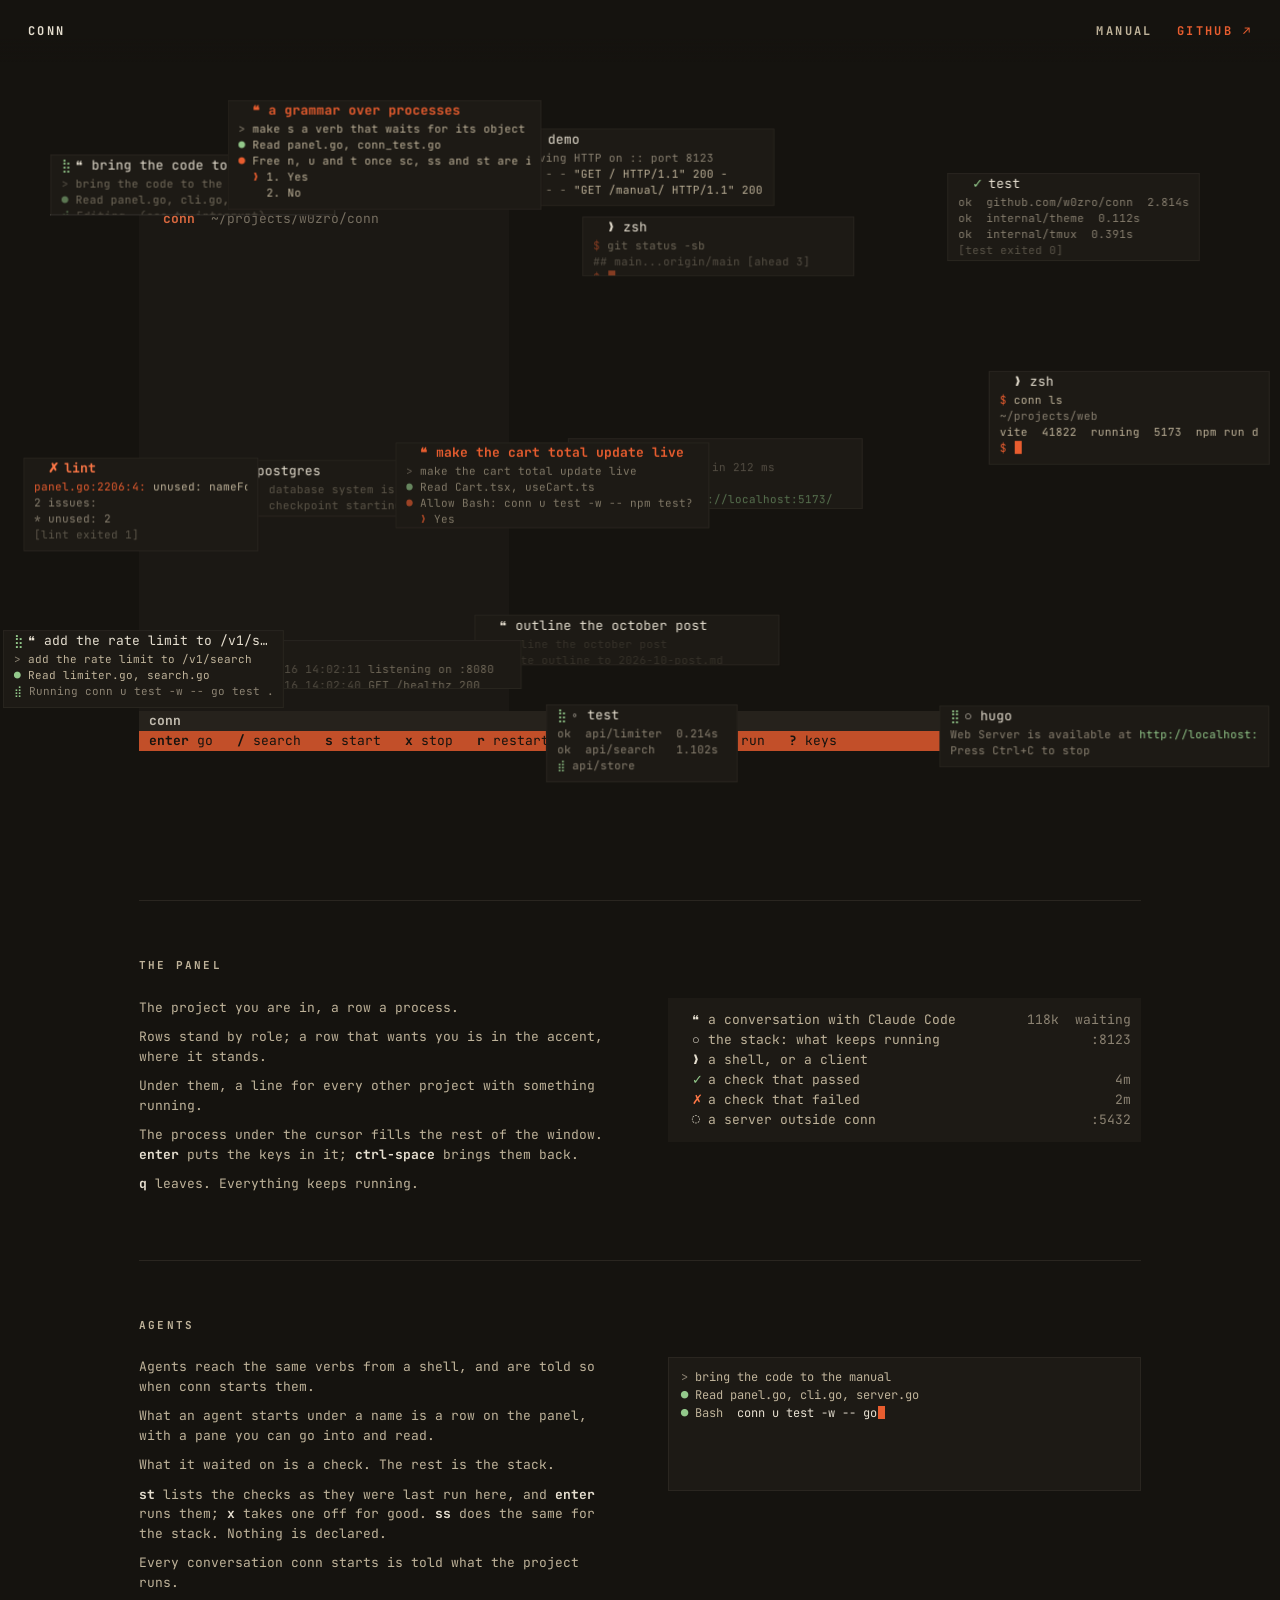
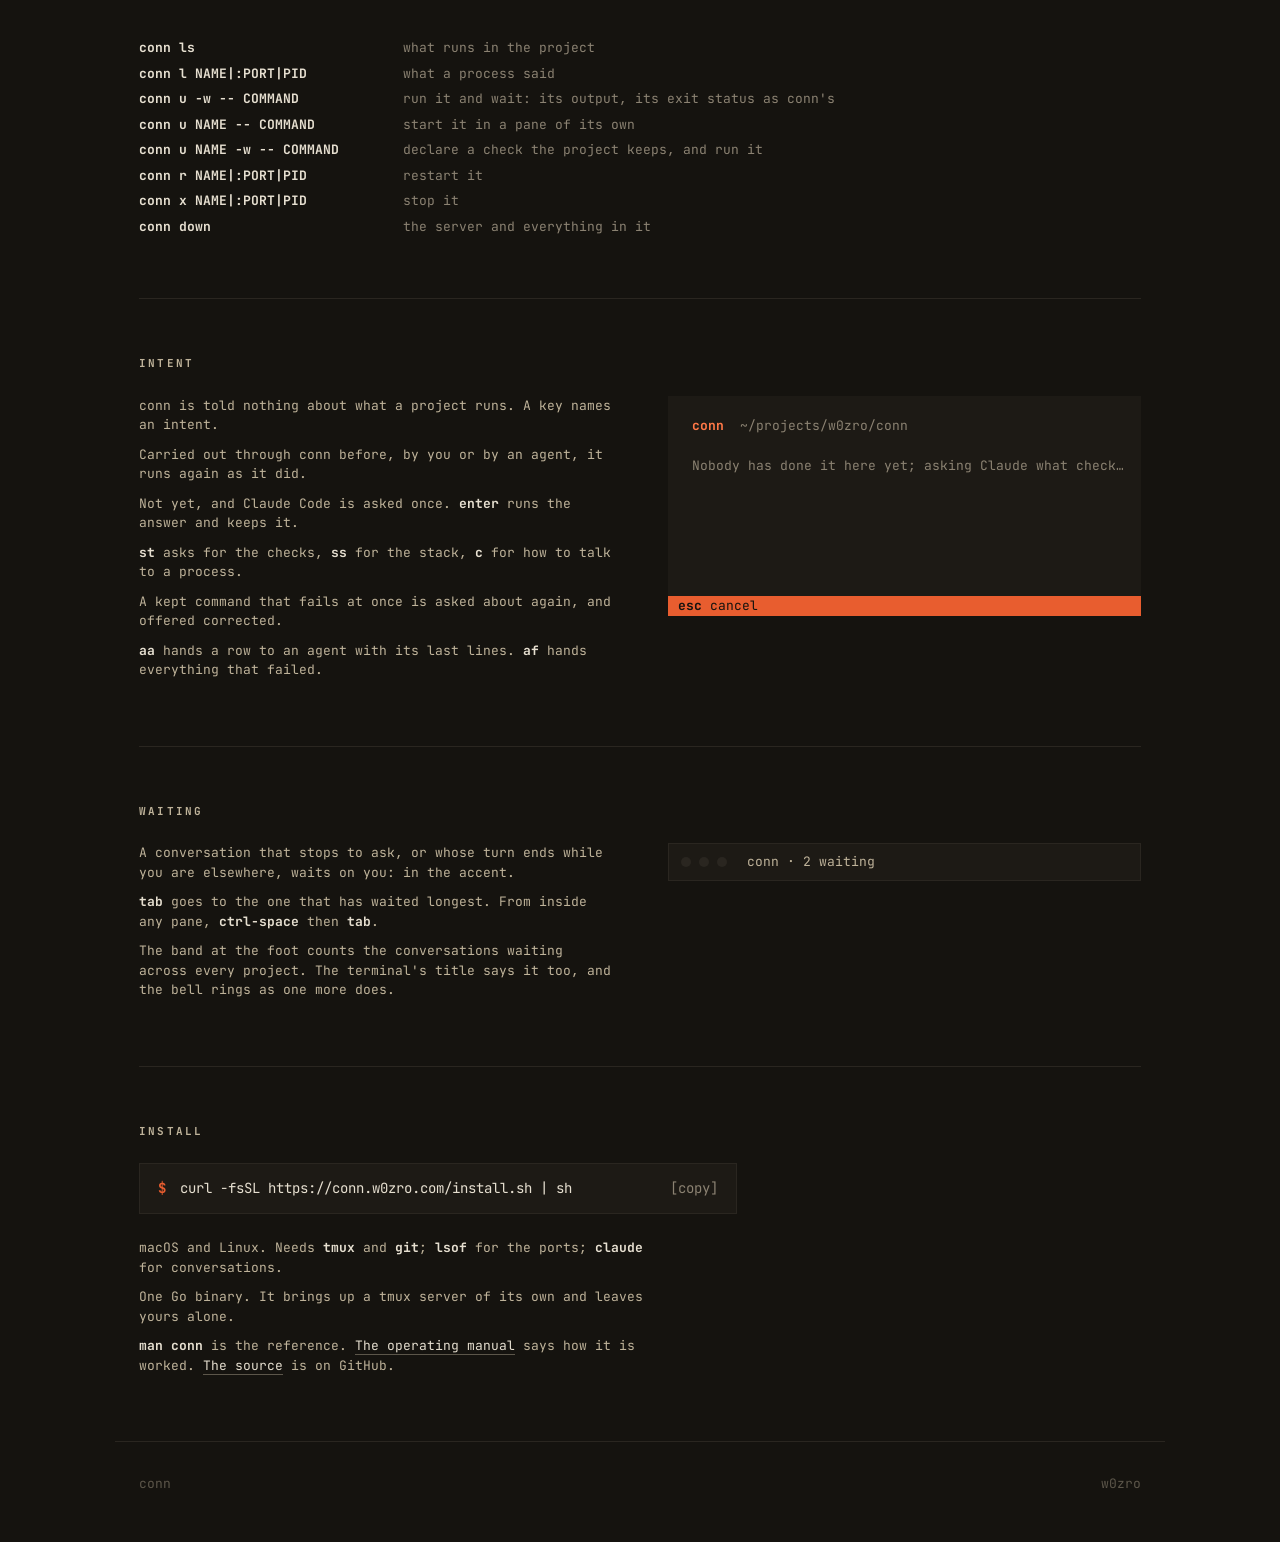
==== commit 69afce67: "A turn handed back waits on you, as a question does A conversation whose turn ended while the keys w" ====
--- a/docs/index.html
+++ b/docs/index.html
@@ -156,7 +156,7 @@
   <p class="kicker">WAITING</p>
   <div class="cols">
     <ul class="facts">
-      <li>A conversation that stops to ask is in the accent.</li>
+      <li>A conversation that stops to ask, or whose turn ends while you are elsewhere, waits on you: in the accent.</li>
       <li><b>tab</b> goes to the one that has waited longest. From inside any pane, <b>ctrl-space</b> then <b>tab</b>.</li>
       <li>The band at the foot counts the conversations waiting across every project. The terminal's title says it too, and the bell rings as one more does.</li>
     </ul>
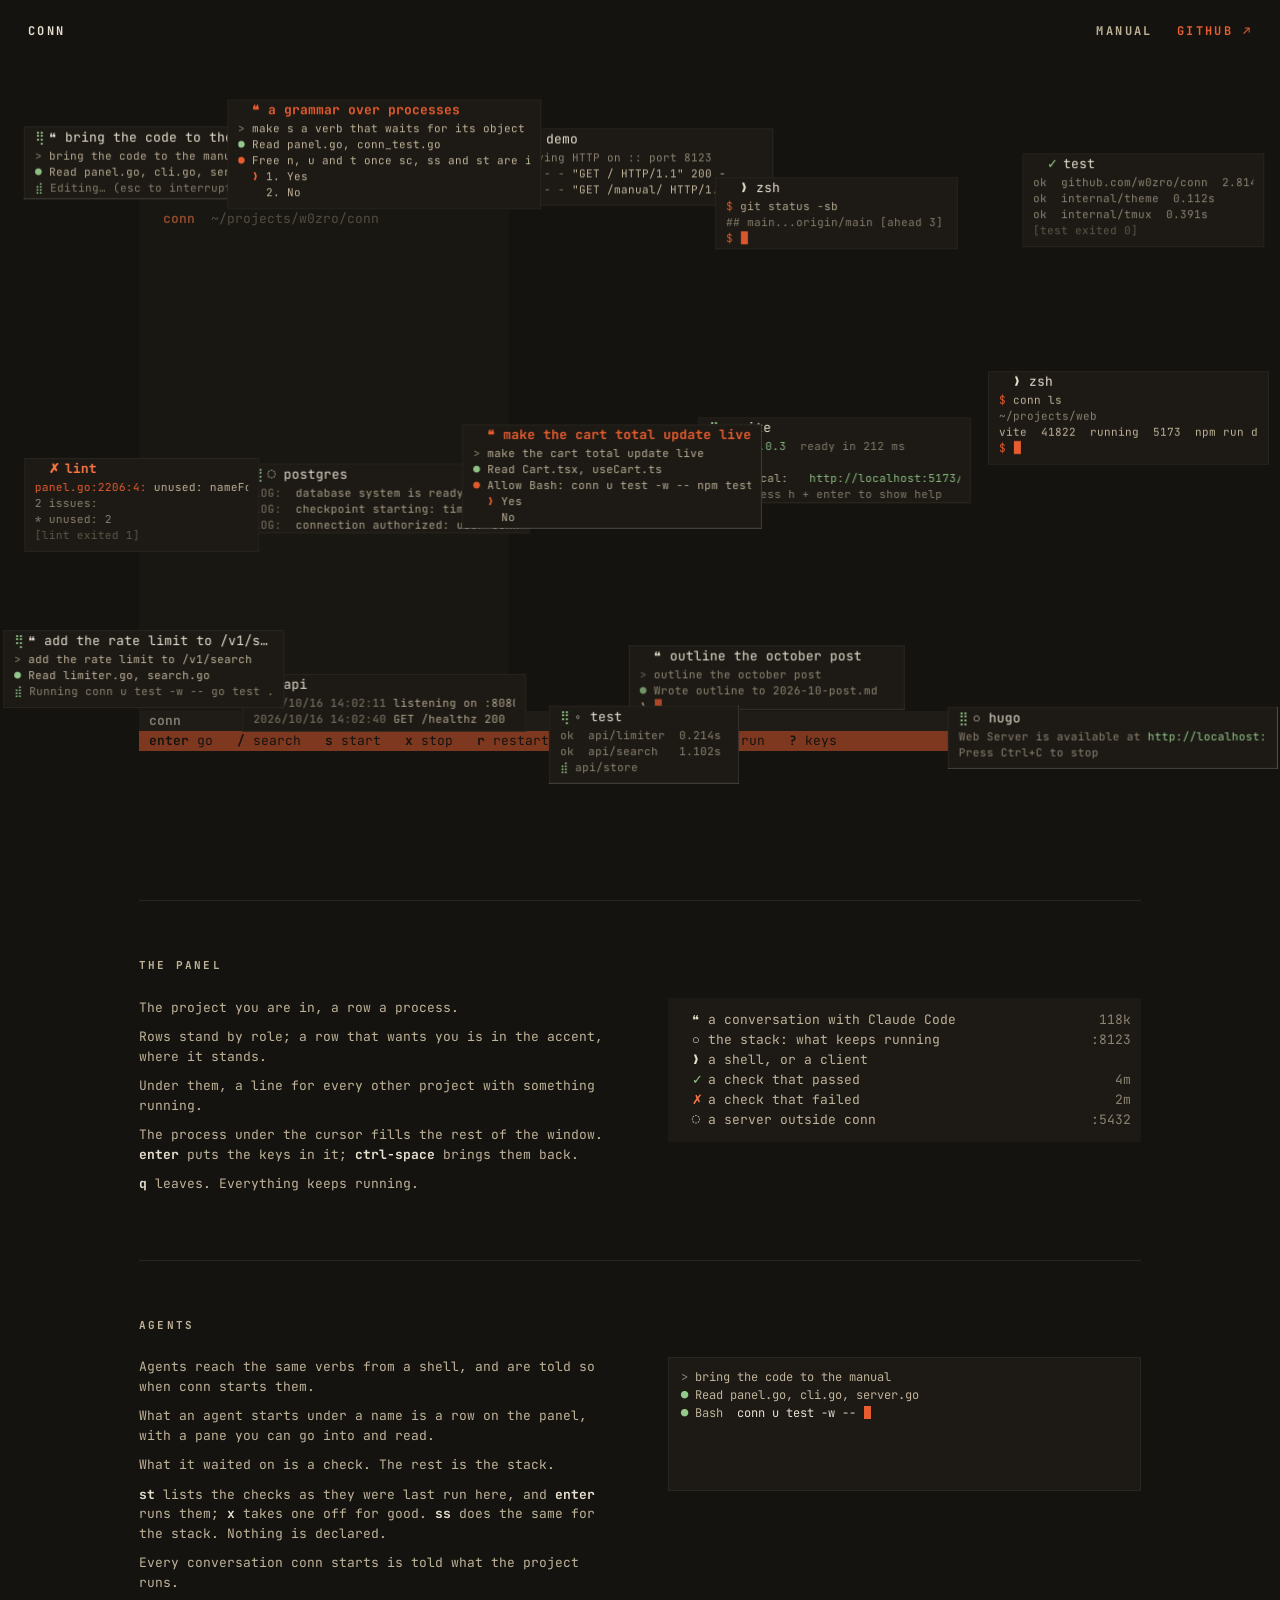
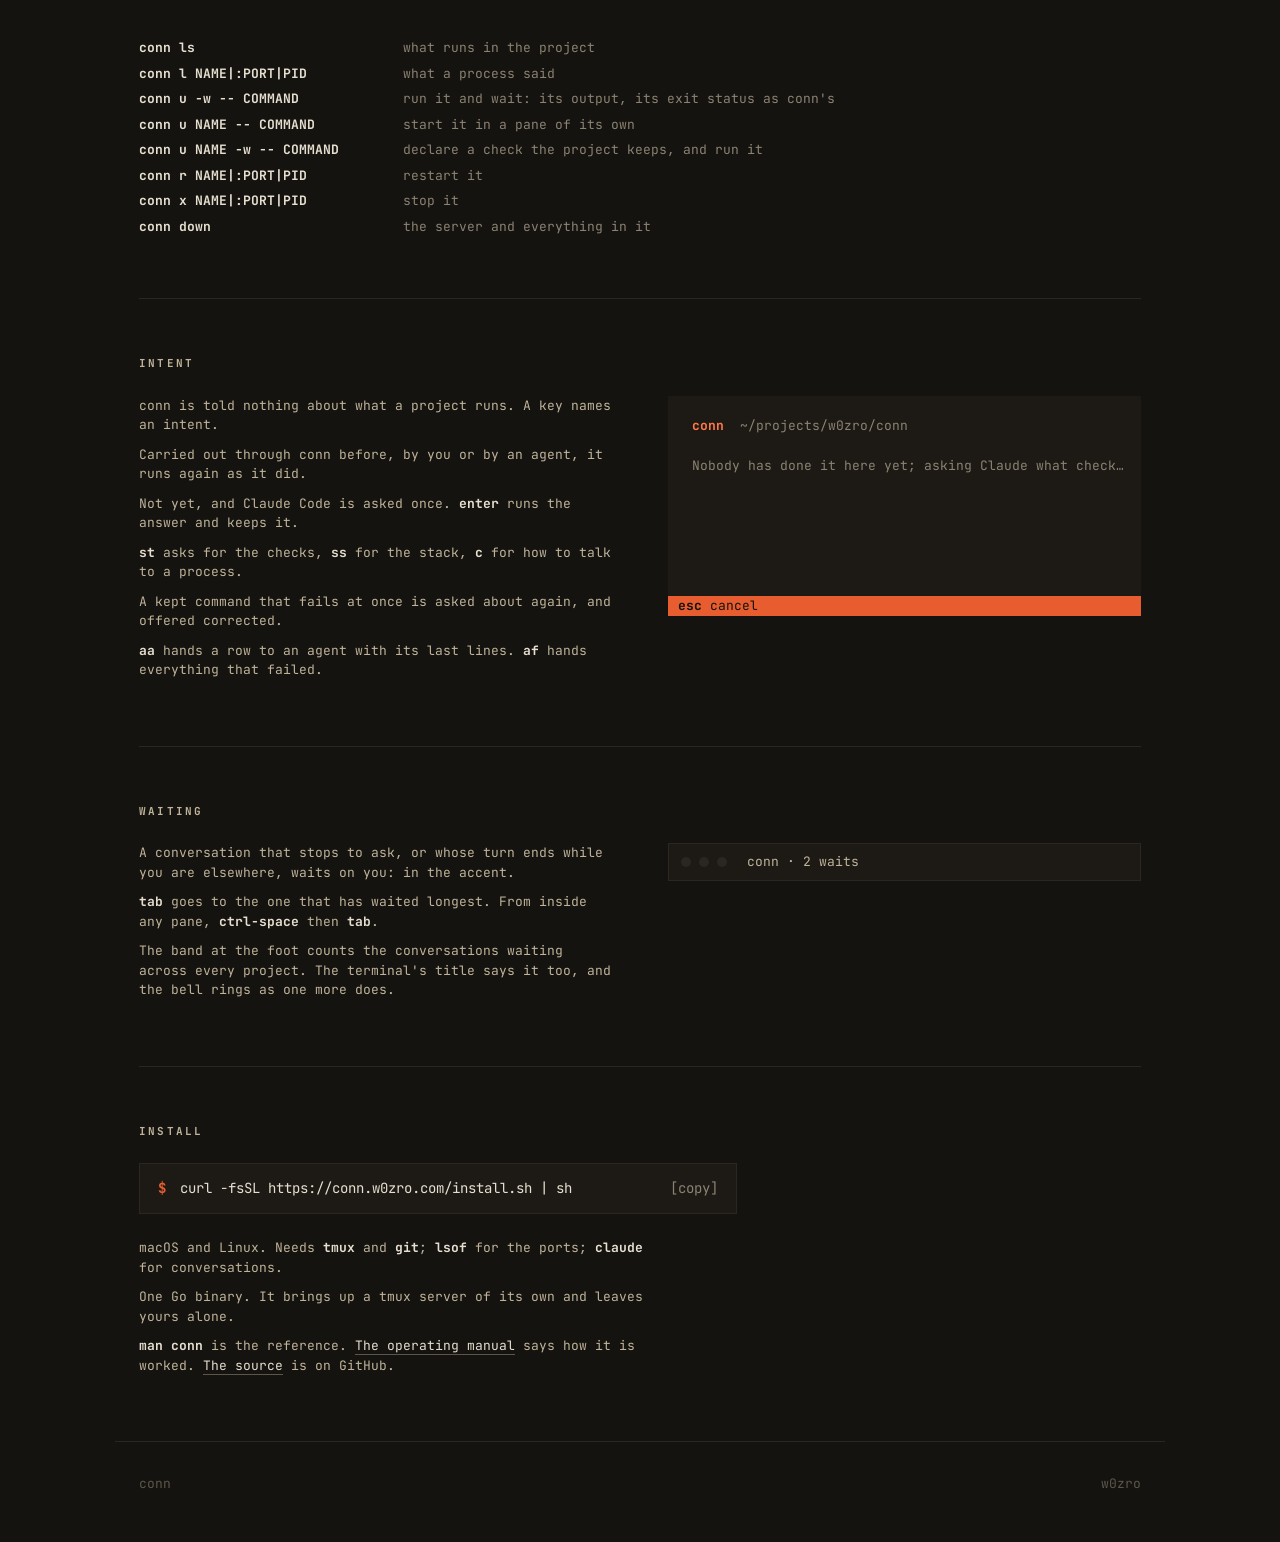
==== commit b1947ba8: "A row says its state by ink and mark alone, and the counts say waits and runs On a row, the accent w" ====
--- a/docs/index.html
+++ b/docs/index.html
@@ -94,7 +94,7 @@
       <li><b>q</b> leaves. Everything keeps running.</li>
     </ul>
     <ul class="legend">
-      <li><span class="mark">❝</span><span>a conversation with Claude Code</span><span class="fig">118k  waiting</span></li>
+      <li><span class="mark">❝</span><span>a conversation with Claude Code</span><span class="fig">118k</span></li>
       <li><span class="mark">○</span><span>the stack: what keeps running</span><span class="fig">:8123</span></li>
       <li><span class="mark">❯</span><span>a shell, or a client</span><span class="fig"></span></li>
       <li><span class="mark pass">✓</span><span>a check that passed</span><span class="fig">4m</span></li>
@@ -162,7 +162,7 @@
     </ul>
     <div class="title" aria-label="the terminal's title">
       <span class="dot"></span><span class="dot"></span><span class="dot"></span>
-      <span class="name">conn · 2 waiting</span>
+      <span class="name">conn · 2 waits</span>
     </div>
   </div>
 </section>
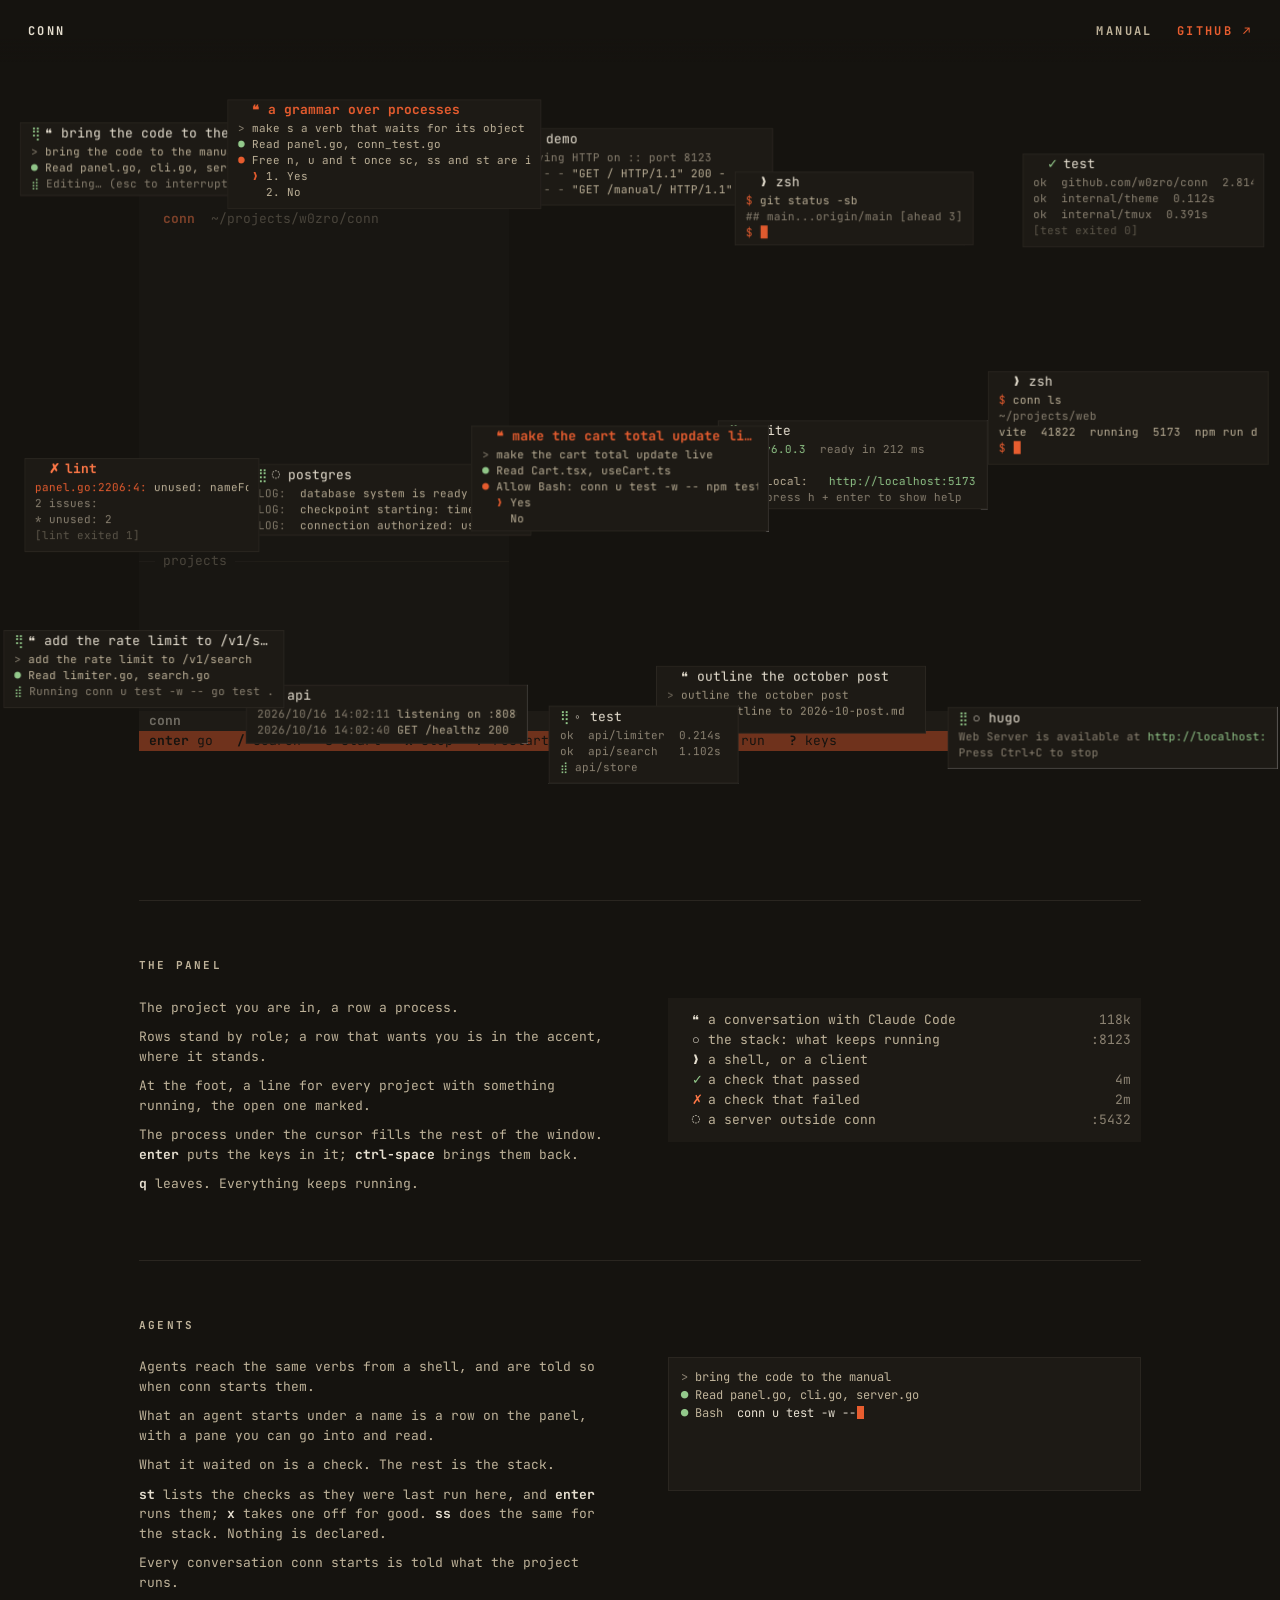
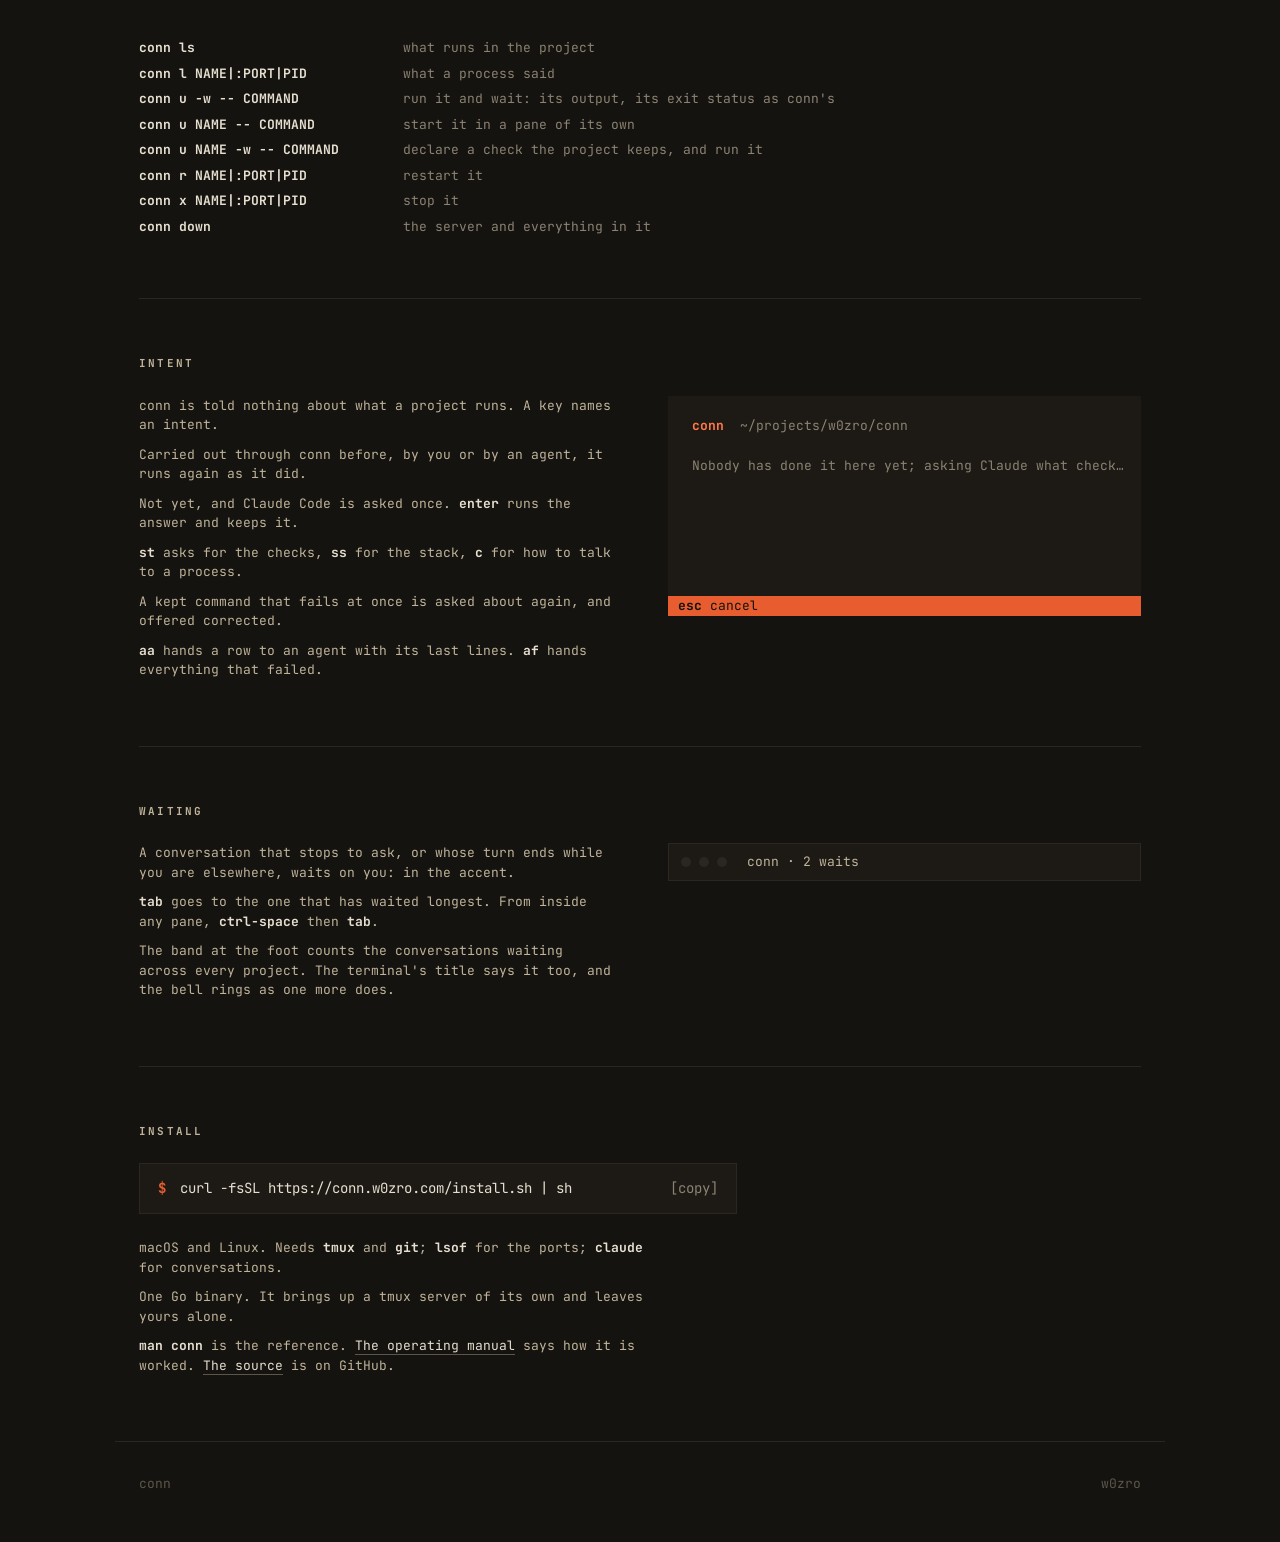
==== commit 4a0e0432: "The projects are a strip at the foot of the panel, and a line opened takes the screen as its rows la" ====
--- a/docs/index.html
+++ b/docs/index.html
@@ -89,7 +89,7 @@
     <ul class="facts">
       <li>The project you are in, a row a process.</li>
       <li>Rows stand by role; a row that wants you is in the accent, where it stands.</li>
-      <li>Under them, a line for every other project with something running.</li>
+      <li>At the foot, a line for every project with something running, the open one marked.</li>
       <li>The process under the cursor fills the rest of the window. <b>enter</b> puts the keys in it; <b>ctrl-space</b> brings them back.</li>
       <li><b>q</b> leaves. Everything keeps running.</li>
     </ul>
--- a/docs/site.css
+++ b/docs/site.css
@@ -93,7 +93,7 @@
   padding: var(--row) 0 0;
   display: flex; flex-direction: column;
 }
-.panel .say { margin-top: auto; padding: var(--row) 10px 0 24px; min-height: calc(2 * var(--row)); line-height: var(--row); color: var(--ink); white-space: normal; }
+.panel .say { padding: var(--row) 10px 0 24px; min-height: calc(2 * var(--row)); line-height: var(--row); color: var(--ink); white-space: normal; }
 .panelbg { position: absolute; inset: 0; background: var(--surface); z-index: -1; }
 /* While the panes gather, the panel and the grammar are there only as
    site.js brings each piece in. */
@@ -122,7 +122,10 @@
 .row.rest .name { color: var(--gray); }
 .row.rest .fig { color: var(--faint); }
 .row { transition: opacity .3s; }
-.plabel { padding-left: 24px; margin-top: var(--row); color: var(--gray); }
+/* The projects are a strip at the panel's foot, under a label in a
+   rule from edge to edge and a row of air. */
+.plabel { padding: 0; margin: auto 0 var(--row); color: var(--gray); }
+.plabel::before { content: ''; width: 16px; flex: none; margin-right: 8px; border-top: 1px solid var(--border); }
 .plabel span:first-child { margin-right: 8px; }
 .plabel .rule { flex: 1; border-top: 1px solid var(--border); }
 .pline { padding-left: 10px; }
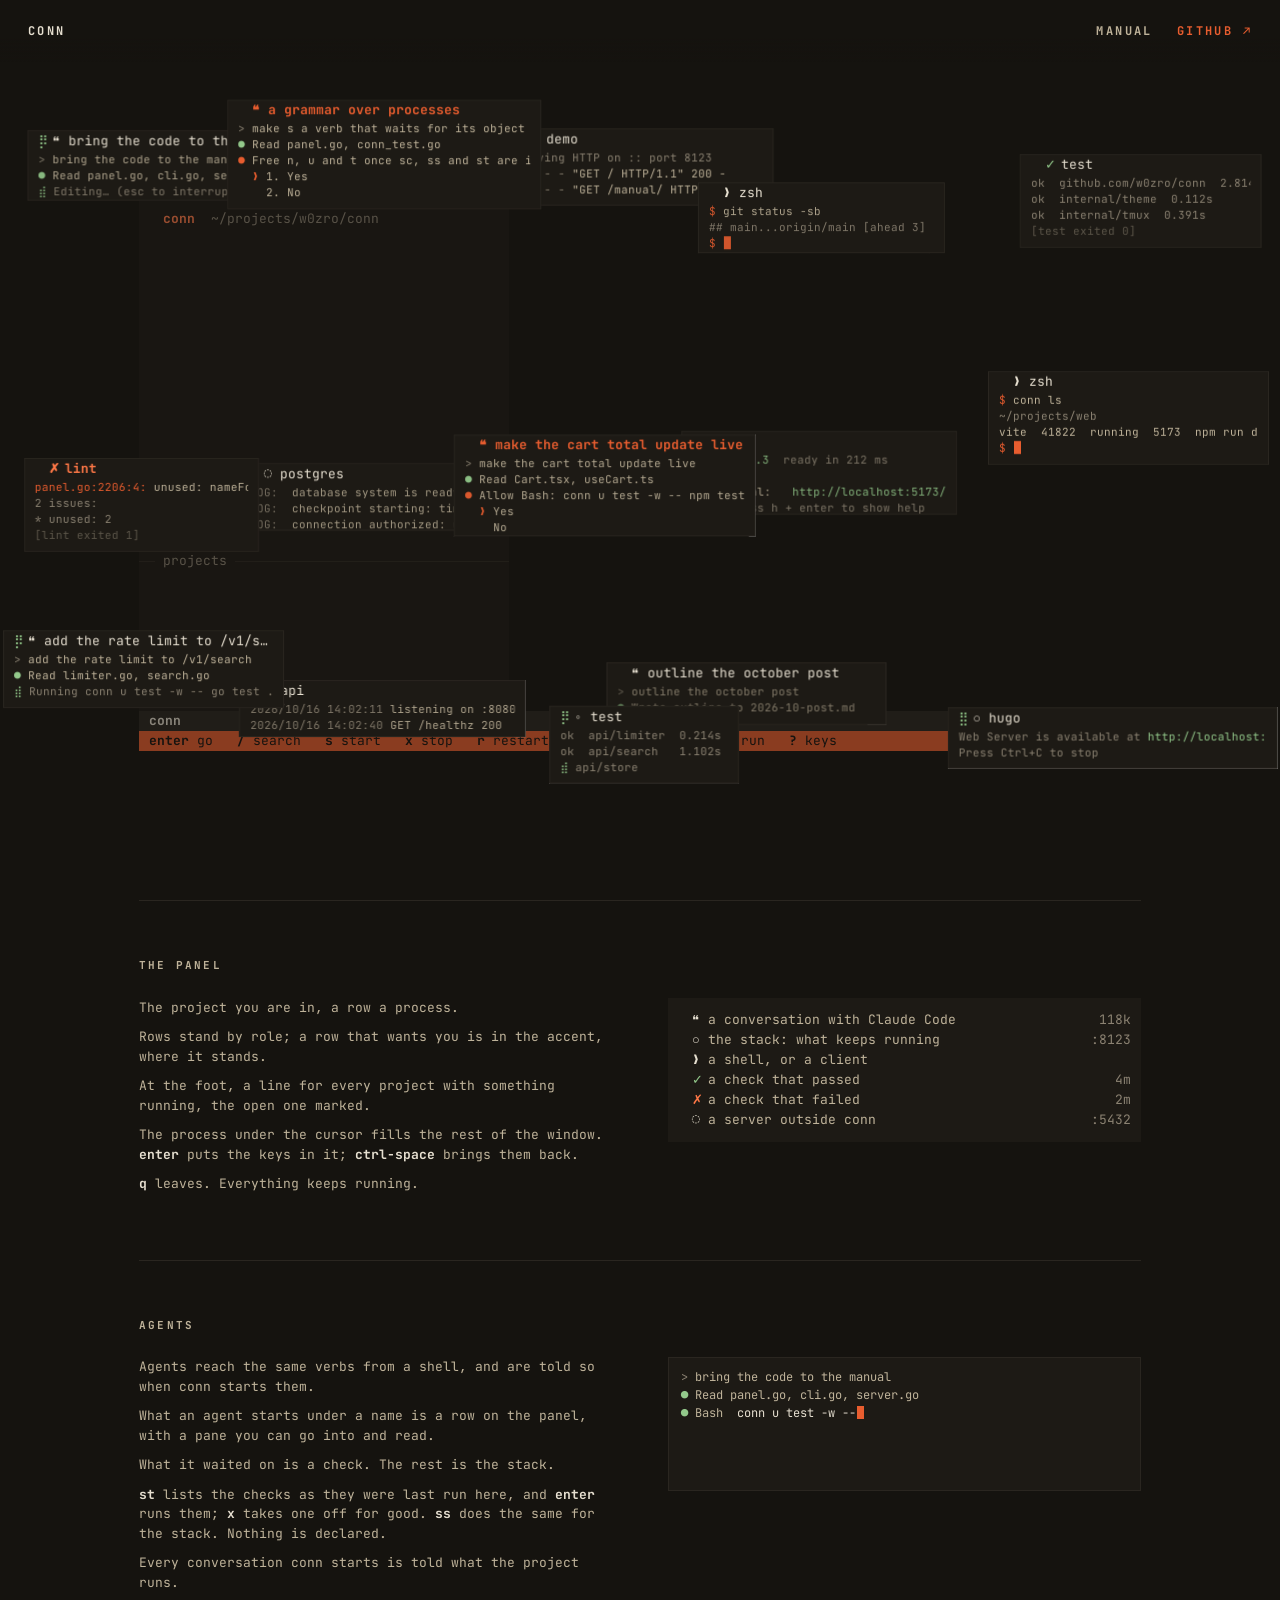
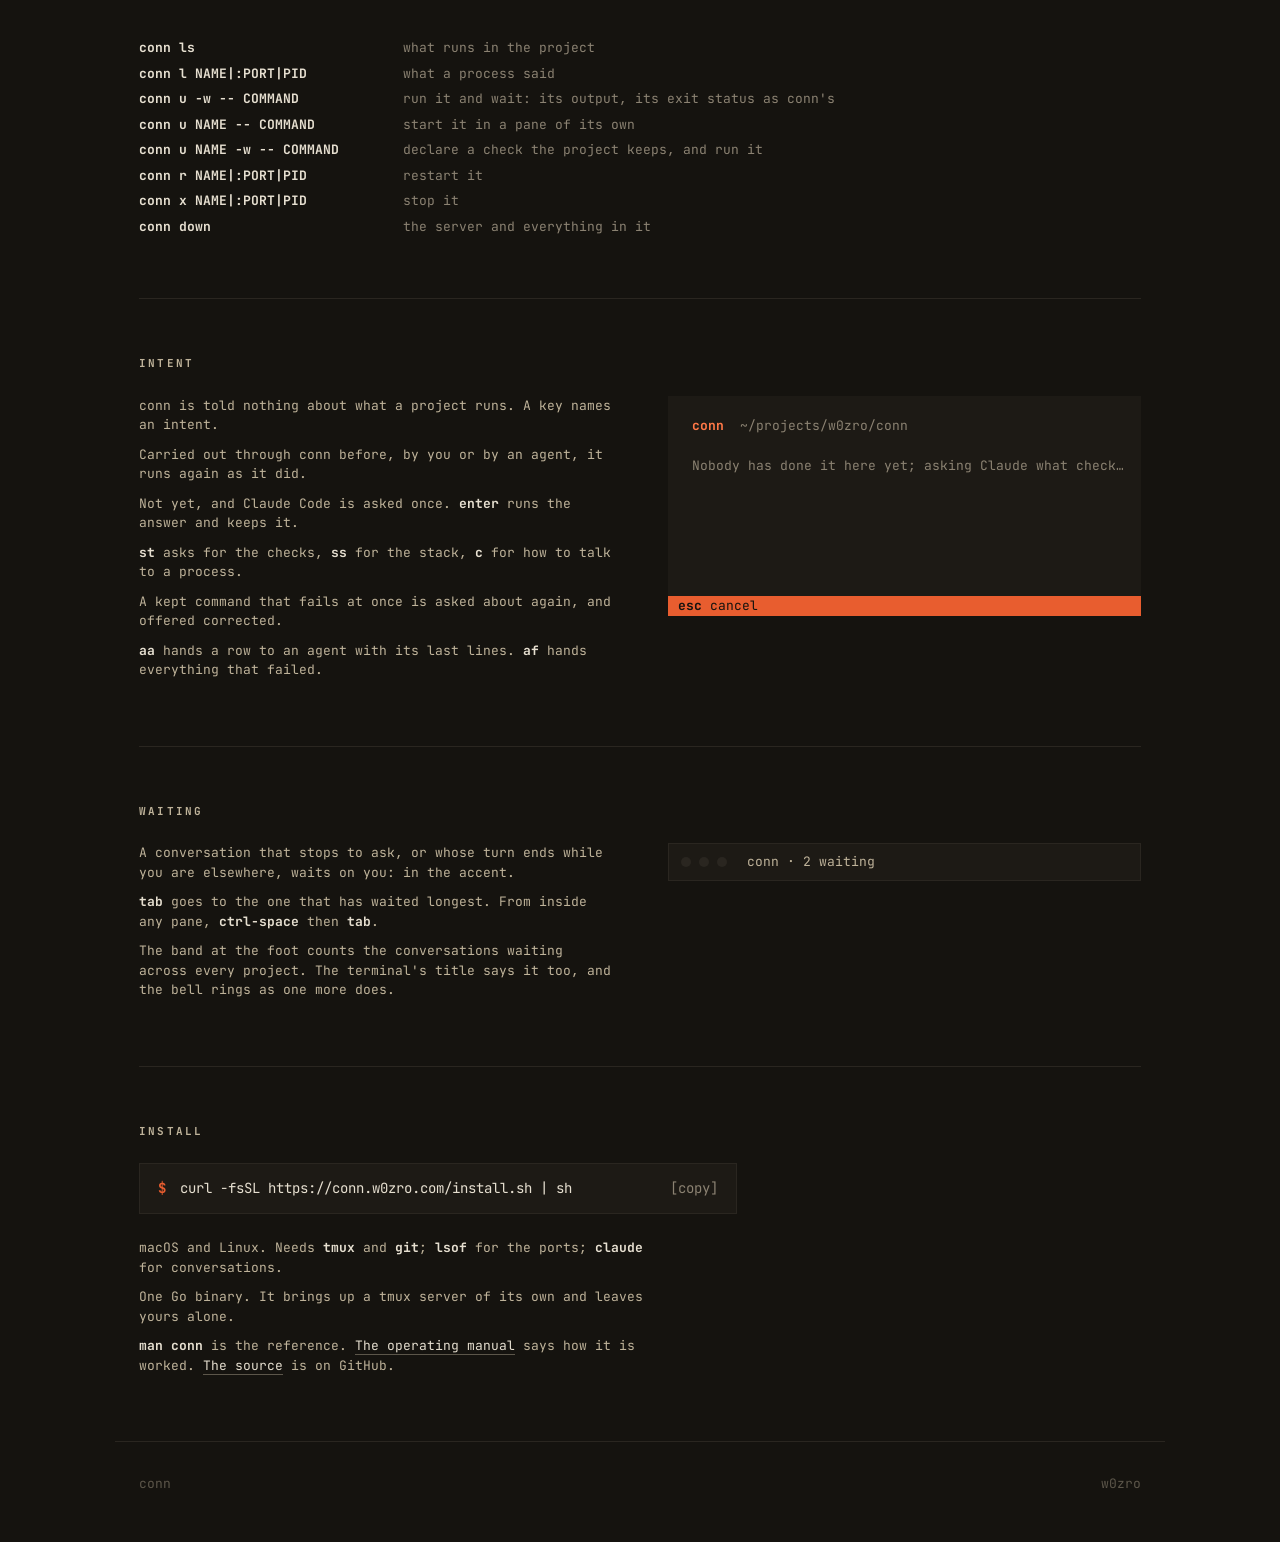
==== commit b0a03cd4: "The counts say waiting and running, which read at any number A project's line said "1 runs", and the" ====
--- a/docs/index.html
+++ b/docs/index.html
@@ -162,7 +162,7 @@
     </ul>
     <div class="title" aria-label="the terminal's title">
       <span class="dot"></span><span class="dot"></span><span class="dot"></span>
-      <span class="name">conn · 2 waits</span>
+      <span class="name">conn · 2 waiting</span>
     </div>
   </div>
 </section>
